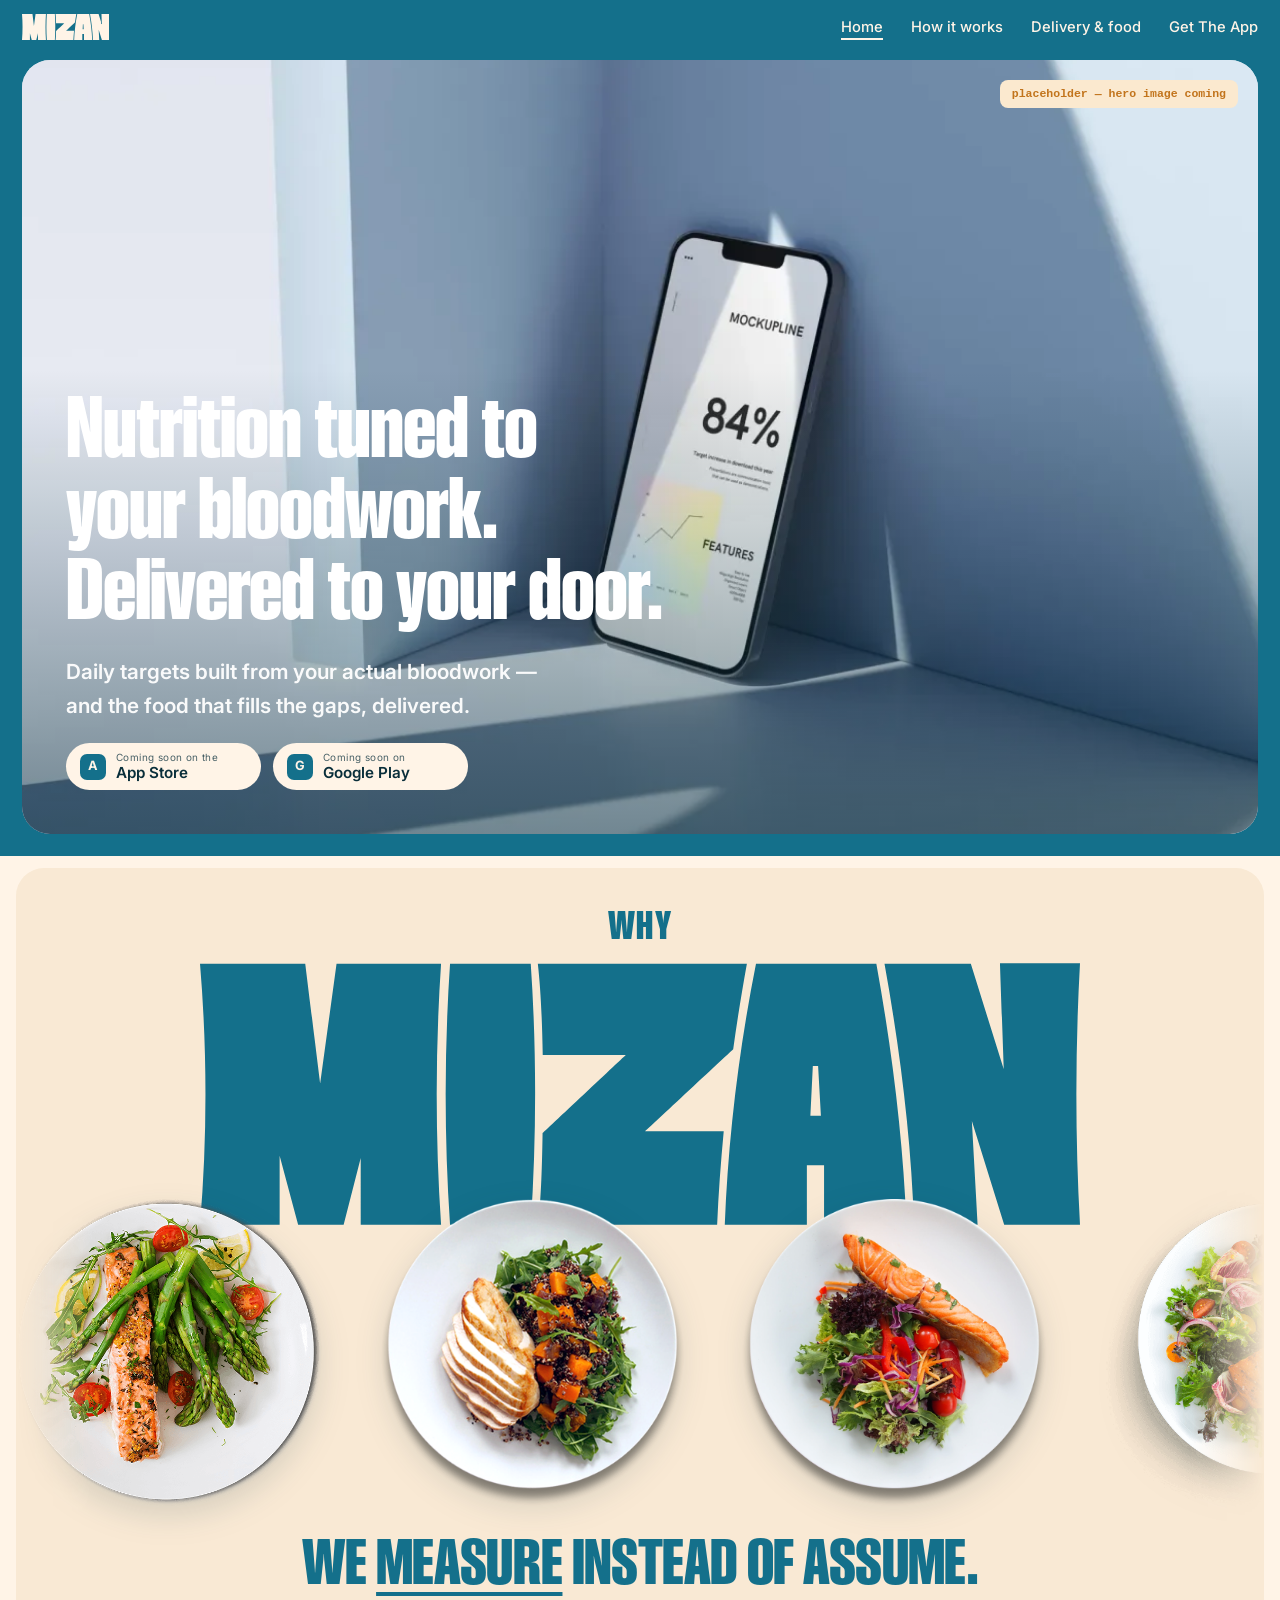
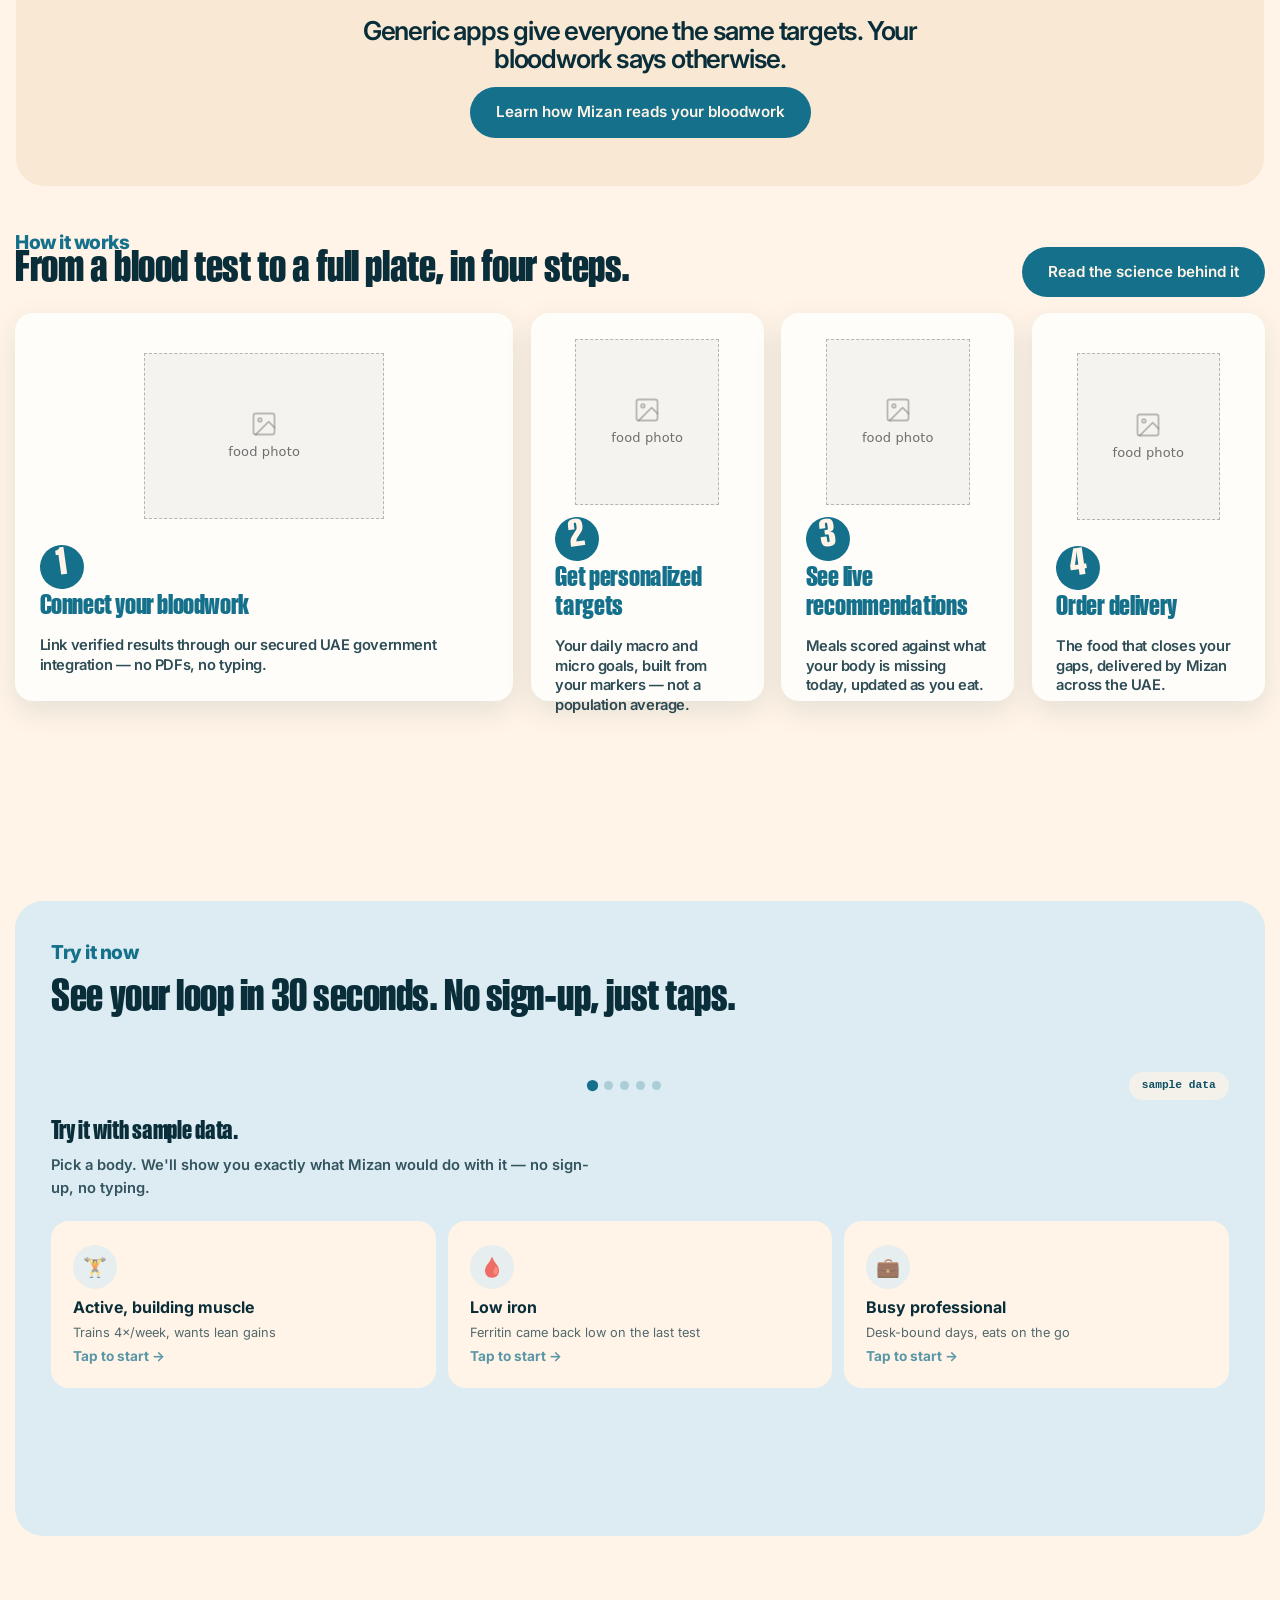
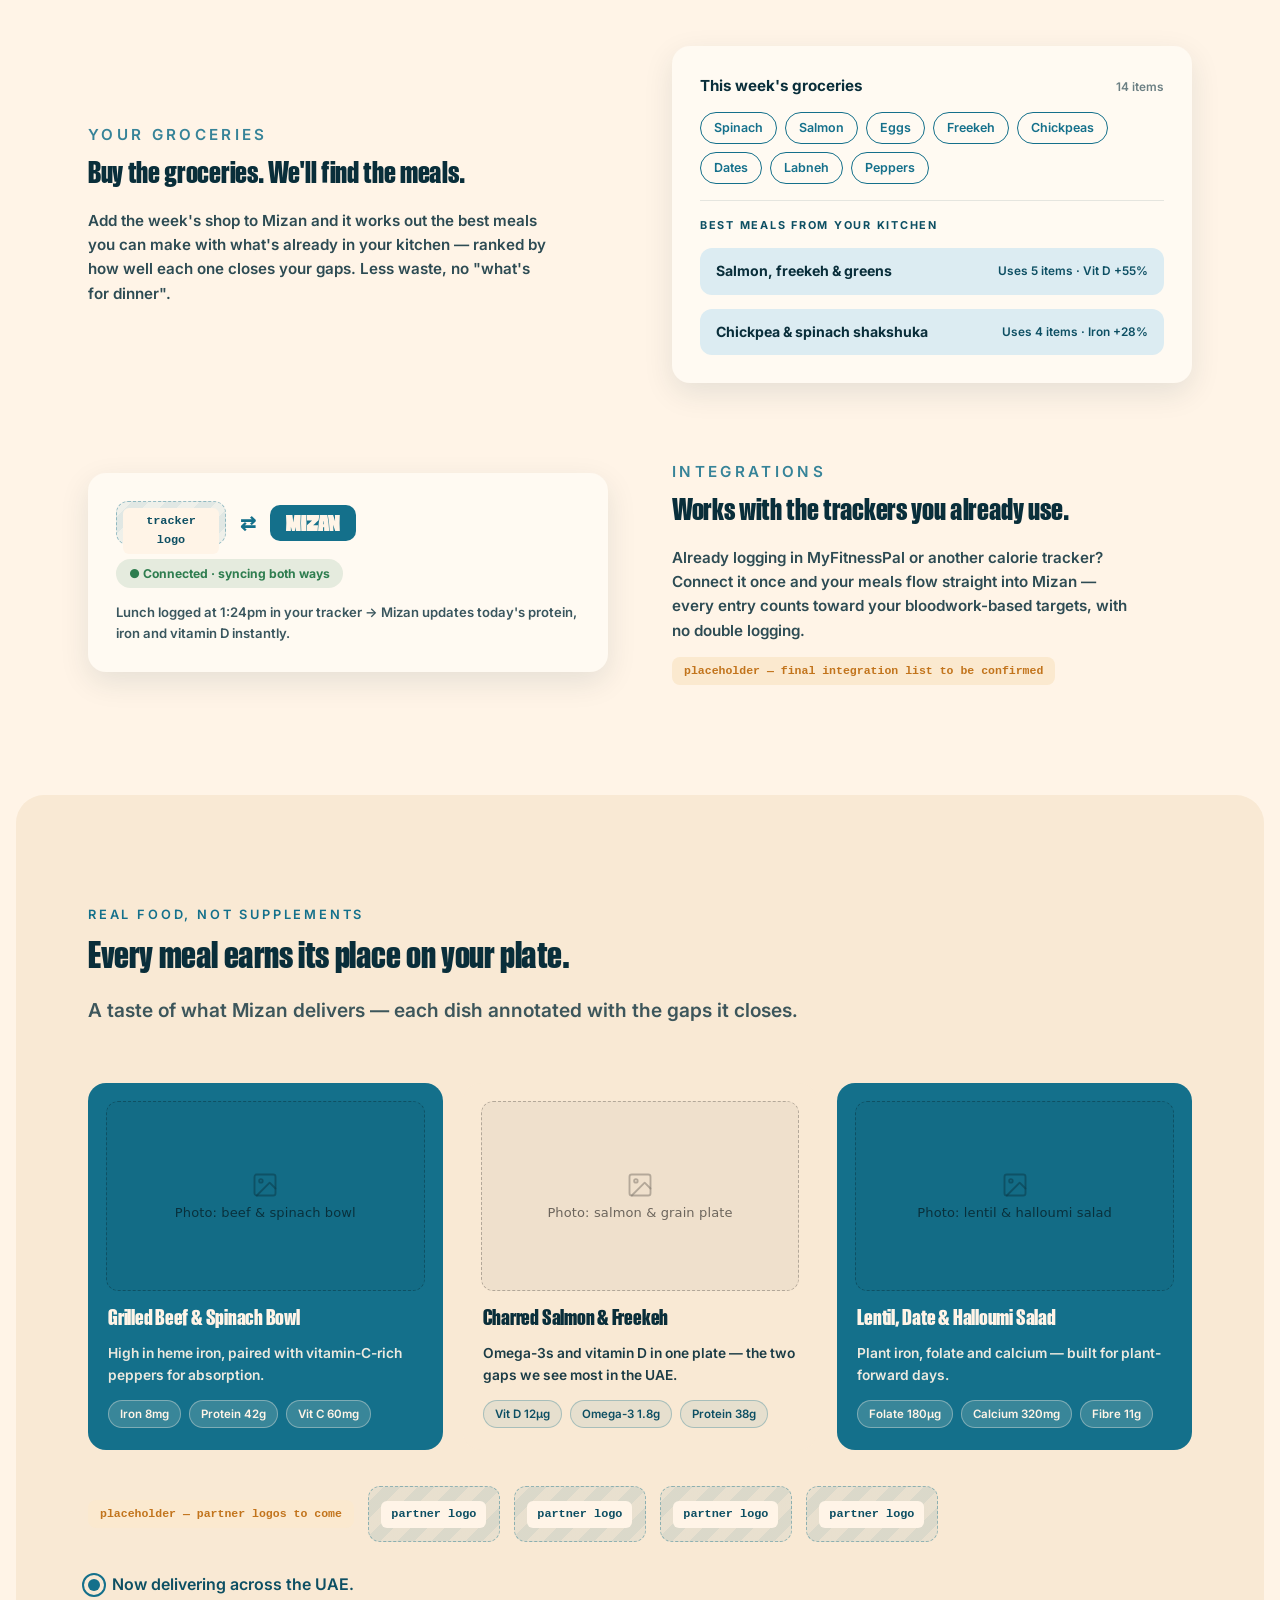
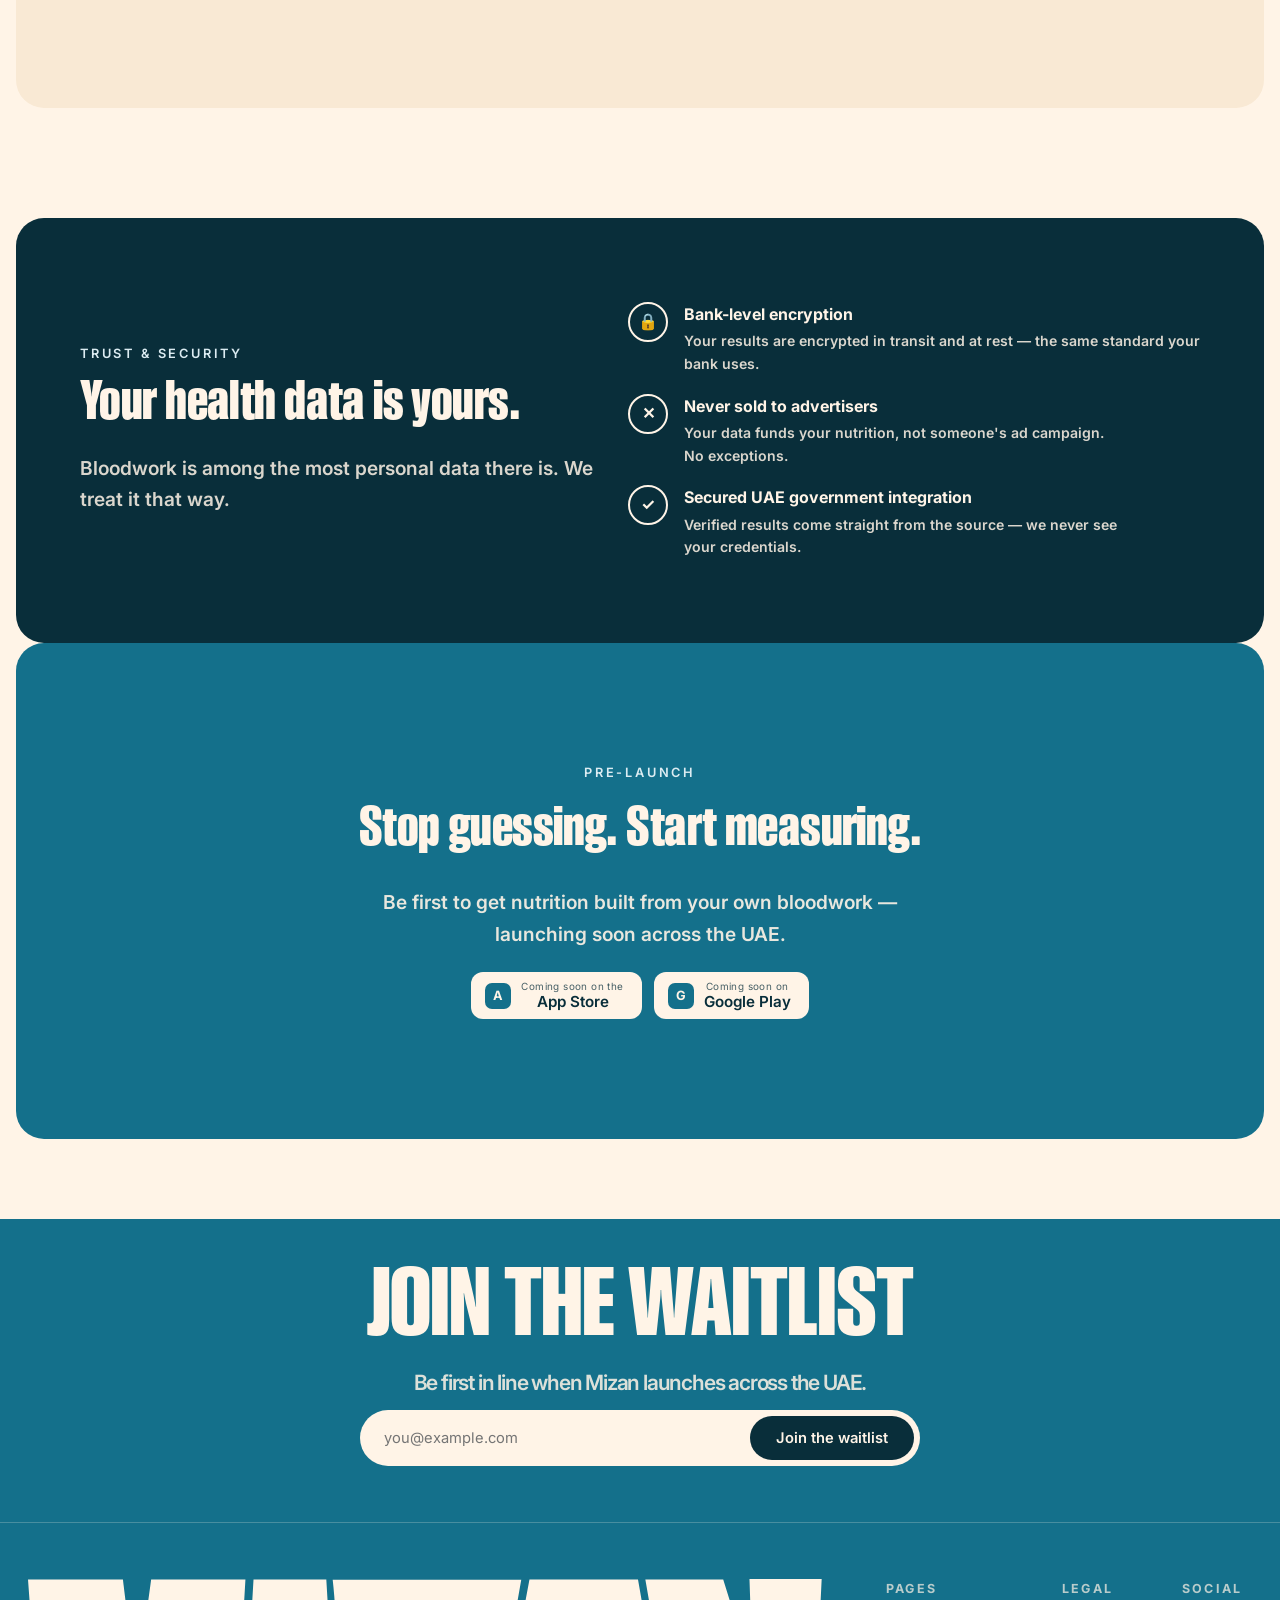
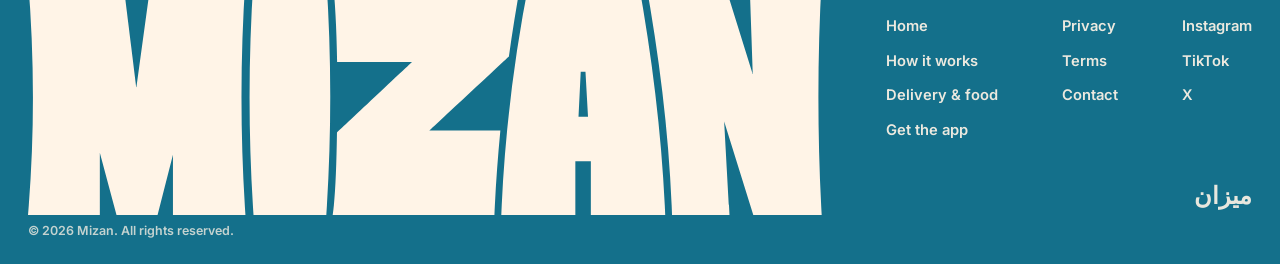
==== Home.html @ 52d439db "Add doc" ====
<!DOCTYPE html>
<html lang="en">
<head>
<meta charset="UTF-8">
<meta name="viewport" content="width=device-width, initial-scale=1.0">
<title>Mizan — Nutrition tuned to your bloodwork</title>
<link rel="preconnect" href="https://fonts.googleapis.com">
<link rel="preconnect" href="https://fonts.gstatic.com" crossorigin>
<link href="https://fonts.googleapis.com/css2?family=Inter:wght@400;500;600;700&display=swap" rel="stylesheet">
<link rel="stylesheet" href="assets/mizan.css">
<link rel="stylesheet" href="assets/demo.css">
<style>
/* ---------- Home-specific ---------- */

/* Edge-to-edge teal top: nav + hero share one background; logo/links align with the frame */
body { --page-inset: clamp(12px, 1.8vw, 22px); }
.nav { background: var(--teal); }
.nav.scrolled { box-shadow: 0 8px 24px rgba(9, 30, 40, 0.25); }
.nav-inner { max-width: none; padding-left: var(--page-inset); padding-right: var(--page-inset); }
.nav-logo { color: var(--cream); }
.nav-links a { color: var(--cream); }
.nav-links a::after { background: var(--cream); }
.nav-cta { background: var(--cream); color: var(--teal-deep); }
.nav-cta:hover { background: var(--cream-card); }
.nav-burger span { background: var(--cream); }
.nav-drawer { background: var(--teal); }
.nav-drawer a { color: var(--cream); border-bottom-color: rgba(255, 244, 231, 0.2); }

/* Hero — teal to the edges, rounded image frame inset in the middle, copy over it */
.hero-band {
  background: var(--teal);
  padding: 6px var(--page-inset) var(--page-inset);
}
.hero-frame {
  position: relative;
  border-radius: var(--rad-lg);
  overflow: hidden;
  background: var(--teal-soft);
  min-height: clamp(540px, 86vh, 840px);
  display: flex;
  align-items: flex-end;
  padding: clamp(20px, 3.5vw, 44px);
}
.hero-frame::after {
  content: "";
  position: absolute;
  inset: 0;
  background: linear-gradient(to top, rgba(9, 46, 58, 0.55), rgba(9, 46, 58, 0) 60%);
  pointer-events: none;
  z-index: 1;
}
.hero-bg { position: absolute; inset: 0; }
.hero-bg image-slot { display: block; width: 100%; height: 100%; }
.hero-bg-note { position: absolute; top: 20px; right: 20px; pointer-events: none; z-index: 2; }
.hero-copy { position: relative; z-index: 2; display: grid; gap: 12px; justify-items: start; max-width: 600px; }
.hero-copy .h-hero {
  color: #fff;
  font-size: clamp(1.8rem, 3.6vw, 2.9rem);
  line-height: 1.02;
  max-width: 21ch;
}
.hero-copy .lede { max-width: 560px; font-size: clamp(1.05rem, 2vw, 1.3rem); opacity: 0.95; color: #fff; }
.hero-ctas { display: grid; gap: 10px; justify-items: start; margin-top: 8px; }

/* Why band — Plately-style: WHY + big logo centered, plate marquee overlapping, copy below */
.why-band { overflow: hidden; padding-top: clamp(24px, 3.5vw, 44px); padding-bottom: clamp(40px, 6vw, 72px); }
.why-mast { display: grid; justify-items: center; gap: clamp(6px, 1.2vw, 14px); padding: 0 24px; text-align: center; }
.why-mast .why-word {
  font-family: var(--display);
  font-weight: 700;
  color: var(--teal);
  font-size: clamp(1.5rem, 3.2vw, 2.6rem);
  line-height: 1;
  letter-spacing: 0.32em;
  text-transform: uppercase;
  margin: 0;
}
.why-mast .why-logo { display: block; color: var(--teal); }
.why-mast .why-logo svg { display: block; width: min(880px, 78vw); height: auto; }

.plate-marquee {
  position: relative;
  z-index: 2;
  margin-top: calc(clamp(42px, 4vw, 56px) * -1);
  padding: 24px 0 48px;
  -webkit-mask-image: linear-gradient(to right, transparent, #000 6%, #000 94%, transparent);
  mask-image: linear-gradient(to right, transparent, #000 6%, #000 94%, transparent);
}
.plate-track { display: flex; width: max-content; }
.plate-track img {
  height: clamp(170px, 24vw, 320px);
  width: auto;
  flex: none;
  margin-right: clamp(28px, 4.5vw, 64px);
  filter: drop-shadow(0 12px 16px rgba(9, 46, 58, 0.15));
}
@media (prefers-reduced-motion: no-preference) {
  .plate-track { animation: plates-scroll 55s linear infinite; }
  @keyframes plates-scroll { to { transform: translateX(-50%); } }
}

.why-below {
  display: grid;
  justify-items: center;
  gap: 16px;
  text-align: center;
  padding: 0 24px;
  margin-top: clamp(12px, 2.5vw, 24px);
}
.why-below .why-display { color: var(--teal); font-size: clamp(1.7rem, 3.6vw, 2.6rem); line-height: 1.02; max-width: 18ch; }
.why-below .lede { max-width: 560px; }

/* Steps */
.steps-bleed { padding: 0 clamp(12px, 1.2vw, 22px); }
.steps { display: grid; gap: clamp(14px, 1.4vw, 22px); }
@media (min-width: 760px) { .steps { grid-template-columns: repeat(4, 1fr); } }
.step {
  background: #fffdf9;
  border-radius: var(--rad-md);
  padding: clamp(24px, 2vw, 36px) clamp(22px, 1.9vw, 34px) clamp(28px, 2.3vw, 40px);
  min-height: clamp(380px, 30vw, 520px);
  display: grid;
  grid-template-rows: 1fr auto auto auto;
  gap: 12px;
  justify-items: start;
  text-align: left;
  position: relative;
  box-shadow: var(--shadow-card);
  transition: transform 0.25s ease;
}
.step:hover { transform: translateY(-4px); }
.step-art {
  place-self: center;
  width: min(78%, 240px);
  height: clamp(160px, 13vw, 230px);
  display: block;
}
.step-tag {
  width: clamp(44px, 3.2vw, 56px);
  height: clamp(44px, 3.2vw, 56px);
  border-radius: 50%;
  background: var(--teal);
  color: var(--cream);
  display: grid;
  place-items: center;
  font-family: var(--display);
  font-weight: 700;
  font-size: clamp(2.4rem, 3.1vw, 3.1rem);
  line-height: 0;
  rotate: -8deg;
  margin-bottom: -7px;
}
.step h3 {
  font-family: var(--display);
  font-weight: 700;
  font-size: clamp(1.8rem, 2.3vw, 2.625rem);
  line-height: 1;
  color: var(--teal);
}
.step p { font-size: clamp(0.92rem, 1vw, 1.05rem); opacity: 0.85; line-height: 1.35; letter-spacing: -0.4px; }

/* Delivery showcase */
.partners { display: flex; flex-wrap: wrap; gap: 14px; align-items: center; margin-top: 36px; }
.partners .ph { width: 132px; height: 56px; padding: 8px; }
.coverage-line { display: flex; align-items: center; gap: 12px; margin-top: 30px; font-weight: 600; color: var(--teal-deep); }
.coverage-line .pulse-dot { width: 12px; height: 12px; border-radius: 50%; background: var(--teal); position: relative; flex: none; }
@media (prefers-reduced-motion: no-preference) {
  .coverage-line .pulse-dot::after {
    content: ""; position: absolute; inset: -6px; border-radius: 50%;
    border: 2px solid var(--teal); animation: pulse 2s ease-out infinite;
  }
  @keyframes pulse { from { transform: scale(0.5); opacity: 1; } to { transform: scale(1.4); opacity: 0; } }
}

/* Trust band */
.trust-grid { display: grid; gap: 28px; padding: clamp(48px, 7vw, 84px) clamp(24px, 5vw, 72px); }
.trust-head { display: grid; gap: 14px; max-width: 520px; }
.trust-points { display: grid; gap: 18px; }
.trust-point { display: grid; grid-template-columns: 40px 1fr; gap: 16px; align-items: start; }
.trust-point .tp-mark {
  width: 40px; height: 40px; border-radius: 50%;
  border: 2px solid var(--cream);
  display: grid; place-items: center;
  font-weight: 700;
  flex: none;
}
.trust-point strong { display: block; font-size: 1rem; margin-bottom: 3px; }
.trust-point p { font-size: 0.88rem; opacity: 0.85; }
@media (min-width: 900px) {
  .trust-grid { grid-template-columns: 1fr 1.1fr; align-items: center; }
}

/* Feature rows — groceries + integrations */
.feat-row { display: grid; gap: 28px; align-items: center; }
.feat-row + .feat-row { margin-top: clamp(40px, 6vw, 80px); }
@media (min-width: 900px) {
  .feat-row { grid-template-columns: 1fr 1fr; gap: clamp(32px, 5vw, 72px); }
  .feat-row.flip .feat-art { order: -1; }
}
.feat-copy { display: grid; gap: 14px; justify-items: start; }
.feat-copy h3 { font-size: clamp(1.4rem, 3vw, 2rem); }
.feat-copy p { font-size: 0.95rem; opacity: 0.85; max-width: 460px; }
.feat-card {
  background: var(--cream-card);
  border-radius: var(--rad-md);
  box-shadow: var(--shadow-card);
  padding: clamp(20px, 3vw, 28px);
  display: grid;
  gap: 14px;
}
.feat-card .fc-head { display: flex; justify-content: space-between; align-items: baseline; gap: 12px; }
.feat-card .fc-head strong { font-size: 0.95rem; }
.feat-card .fc-head span { font-size: 0.74rem; opacity: 0.6; }
.gro-chips { display: flex; flex-wrap: wrap; gap: 8px; }
.gro-chips .chip { font-size: 0.78rem; padding: 5px 13px; }
.feat-card hr { border: none; border-top: 1.5px solid rgba(9, 46, 58, 0.1); margin: 2px 0; }
.fc-label { font-size: 0.68rem; font-weight: 700; letter-spacing: 0.16em; text-transform: uppercase; color: var(--teal-deep); }
.gro-meal {
  display: flex;
  justify-content: space-between;
  align-items: center;
  gap: 12px;
  background: var(--teal-soft);
  border-radius: var(--rad-sm);
  padding: 12px 16px;
}
.gro-meal strong { font-size: 0.88rem; }
.gro-meal span { font-size: 0.74rem; font-weight: 600; color: var(--teal-deep); white-space: nowrap; }
.sync-row { display: flex; align-items: center; gap: 14px; }
.sync-row .ph { width: 110px; height: 44px; padding: 6px; flex: none; }
.sync-row .sync-arrow { font-weight: 700; color: var(--teal); font-size: 1.2rem; flex: none; }
.sync-row .sync-mizan {
  flex: none;
  display: inline-flex;
  align-items: center;
  background: var(--teal);
  color: var(--cream);
  border-radius: 10px;
  padding: 10px 16px;
}
.sync-row .sync-mizan svg { height: 16px; width: auto; display: block; }
.sync-note { font-size: 0.82rem; opacity: 0.8; }
.sync-badge {
  display: inline-flex;
  align-items: center;
  gap: 7px;
  background: rgba(46, 125, 79, 0.12);
  color: var(--green);
  font-size: 0.76rem;
  font-weight: 700;
  border-radius: 999px;
  padding: 5px 13px;
  width: fit-content;
}

/* Pricing */
.tiers { display: grid; gap: 18px; margin-bottom: 48px; }
@media (min-width: 800px) { .tiers { grid-template-columns: repeat(3, 1fr); } }
.tier {
  background: var(--cream-card);
  border: 1.5px solid rgba(9,46,58,0.1);
  border-radius: var(--rad-md);
  padding: 30px 26px;
  display: grid;
  gap: 14px;
  align-content: start;
  position: relative;
  transition: transform 0.25s ease, box-shadow 0.25s ease;
}
.tier:hover { transform: translateY(-4px); box-shadow: var(--shadow-card); }
.tier.featured { background: var(--teal); color: var(--cream); border-color: var(--teal); box-shadow: var(--shadow-pop); }
.tier .tier-name { font-family: var(--display); font-size: 1.1rem; }
.tier .tier-price { font-family: var(--display); font-size: 2rem; }
.tier .tier-price small { font-family: var(--body); font-size: 0.8rem; font-weight: 500; opacity: 0.7; }
.tier ul { list-style: none; margin: 0; padding: 0; display: grid; gap: 9px; font-size: 0.88rem; }
.tier ul li { display: flex; gap: 10px; align-items: baseline; }
.tier ul li::before { content: "•"; color: var(--teal); font-weight: 700; }
.tier.featured ul li::before { color: var(--cream); }
.tier-flag {
  position: absolute; top: -12px; right: 20px;
  background: var(--cream-tint); color: var(--teal-deep);
  font-size: 0.68rem; font-weight: 700; letter-spacing: 0.1em; text-transform: uppercase;
  border-radius: 999px; padding: 5px 12px;
}
</style>
</head>
<body data-screen-label="Home">

<header class="nav">
  <div class="wrap nav-inner">
    <a class="nav-logo" href="Home.html" aria-label="Mizan home" data-logo></a>
    <ul class="nav-links">
      <li><a href="Home.html" aria-current="page">Home</a></li>
      <li><a href="How It Works.html">How it works</a></li>
      <li><a href="Delivery and Food.html">Delivery &amp; food</a></li>
      <li><a href="#download">Get The App</a></li>
    </ul>
    <button class="nav-burger" aria-label="Menu" aria-expanded="false"><span></span><span></span><span></span></button>
  </div>
  <nav class="nav-drawer">
    <a href="Home.html">Home</a>
    <a href="How It Works.html">How it works</a>
    <a href="Delivery and Food.html">Delivery &amp; food</a>
    <a href="#download">Get the app</a>
  </nav>
</header>

<main>

<!-- ============ HERO ============ -->
<section class="hero-band" data-screen-label="Hero">
  <div class="hero-frame">
    <div class="hero-bg">
      <image-slot id="hero-bg" fit="cover" shape="rect" placeholder="Hero background — drop your generated image here"></image-slot>
      <span class="placeholder-note hero-bg-note">placeholder — hero image coming</span>
    </div>
    <div class="hero-copy">
      <h1 class="h-hero" style="font-size: 90px; letter-spacing: -1px; line-height: 0.9; width: 613px">Nutrition tuned to your bloodwork. 
Delivered to your door.</h1>
      <p class="lede" style="width: 508px">Daily targets built from your actual bloodwork — and the food that fills the gaps, delivered.</p>
      <div class="hero-ctas">
        <div class="badges">
          <a class="badge-store on-teal" href="#download" style="border-radius: 230px; width: 195px"><span class="glyph">A</span><span><small>Coming soon on the</small><strong>App Store</strong></span></a>
          <a class="badge-store on-teal" href="#download" style="border-radius: 250px; width: 195px"><span class="glyph">G</span><span><small>Coming soon on</small><strong>Google Play</strong></span></a>
        </div>
      </div>
    </div>
  </div>
</section>

<!-- ============ THE WHY ============ -->
<section class="section band tint why-band" style="padding-left: 0; padding-right: 0; margin-top: 12px; height: 918px" data-screen-label="The why">
  <div class="why-mast rv">
    <p class="why-word" style="letter-spacing: 1.1px; height: 36px; padding: 0px">Why</p>
    <span class="why-logo" aria-label="Mizan">
      <svg xmlns="http://www.w3.org/2000/svg" viewBox="0 0 977.12 290.55" fill="currentColor" role="img" aria-hidden="true" style="height: 264px;">
        <path d="M0,.76h116.86s16.58,132.66,16.58,132.66L151.61.76h116.07c-6.48,96.6-6.48,193.19,0,289.79h-89.23s0-74.22,0-74.22l-18.95,74.22h-50.54l-20.53-76.59v76.59H0C8.09,194.16,8.09,97.56,0,.76Z"></path>
        <path d="M367.25.76h-89.62c-6.48,96.8-6.48,193.4,0,289.79h89.62c6.48-98.35,6.48-194.94,0-289.79Z"></path>
        <path d="M574.22,290.55c1.45-34.16,3.97-68.86,7.31-103.97h-87.22s97.74-91.1,97.74-91.1c4.1-29.96,9.25-61.67,15.2-94.71h-232.14c2.85,25.07,4.74,58.2,5.44,101.3h92.21s-92.38,86.91-92.38,86.91c-.65,44.16-2.17,80.85-5.27,101.58h199.11Z"></path>
        <path d="M784.49,290.55c-3.81-94.35-15.59-191.13-33.5-289.79h-133.63c-19.25,96.66-30.82,193.26-34.67,289.79h91.16v-66.12h19.09v66.12h91.55ZM677.74,169.56l2.73-55.35h5.85l3.12,55.35h-11.69Z" style="opacity: 1"></path>
        <path d="M760.04.76c17.34,96.14,29.52,192.74,32.83,289.79h70.83s-6.63-115.16-6.63-115.16l35.86,115.16h84.19C971.74,193.45,971.74,97.11,977.12,0h-88.87s4.29,118.16,4.29,118.16L855.9.76h-95.86Z"></path>
      </svg>
    </span>
  </div>
  <div class="plate-marquee rv rv-d1" aria-hidden="true">
    <div class="plate-track">
      <img src="uploads/139178-food-plate-diet-free-transparent-image-hd.png" alt="">
      <img src="uploads/139184-food-plate-healthy-free-photo.png" alt="">
      <img src="uploads/139180-food-plate-fish-download-hd.png" alt="">
      <img src="uploads/139206-food-plate-top-snack-view.png" alt="">
      <img src="uploads/139065-food-plate-fish-free-download-png-hq.png" alt="">
      <img src="uploads/139192-food-plate-top-cake-view.png" alt="">
      <img src="uploads/139178-food-plate-diet-free-transparent-image-hd.png" alt="">
      <img src="uploads/139184-food-plate-healthy-free-photo.png" alt="">
      <img src="uploads/139180-food-plate-fish-download-hd.png" alt="">
      <img src="uploads/139206-food-plate-top-snack-view.png" alt="">
      <img src="uploads/139065-food-plate-fish-free-download-png-hq.png" alt="">
      <img src="uploads/139192-food-plate-top-cake-view.png" alt="">
    </div>
  </div>
  <div class="why-below rv rv-d2" style="margin: -16px 0px 0px">
    <h2 class="why-display" style="text-transform: uppercase; font-weight: 700; white-space: nowrap; max-width: none; font-size: 66px">We <span style="text-decoration: underline; text-underline-offset: 0.12em; text-decoration-thickness: 0.06em;">measure</span> instead of assume.</h2>
    <p class="lede" style="letter-spacing: -1.2px; width: 643px; line-height: 1.05; height: 54px; padding: 0px; margin: -4px 0px 0px; font-size: 26px">Generic apps give everyone the same targets.
Your bloodwork says otherwise.</p>
    <a class="btn-ghost" href="How It Works.html">Learn how Mizan reads your bloodwork</a>
  </div>
</section>

<!-- ============ HOW IT WORKS ============ -->
<section class="section" style="padding-top: clamp(48px, 6vw, 90px); height: 715px; padding: 40px 0px 92px" data-screen-label="How it works">
  <div class="steps-bleed">
    <div class="section-head rv" style="max-width: none; margin-bottom: 16px; display: flex; justify-content: space-between; align-items: flex-end; gap: 24px; flex-wrap: wrap;">
      <div style="display: grid; gap: 10px;">
        <p class="kicker" style="font-size: 1.2rem; height: 13px; letter-spacing: -0.5px; font-weight: 800; padding: 1px 0px 0px; text-transform: none;">How it works</p>
        <h2 class="h-sect" style="font-size: clamp(2.2rem, 3.6vw, 3.4rem);">From a blood test to a full plate, in four steps.</h2>
      </div>
      <a class="btn-ghost" href="How It Works.html">Read the science behind it</a>
    </div>
  </div>
  <div class="steps-bleed">
    <div class="steps">
      <div class="step rv">
        <image-slot id="step-art-1" class="step-art" shape="rect" placeholder="food photo"></image-slot>
        <span class="step-tag">1</span>
        <h3 style="letter-spacing: -0.4px;">Connect your bloodwork</h3>
        <p style="width: 449px; height: 36px">Link verified results through our secured UAE government integration — no PDFs, no typing.</p>
      </div>
      <div class="step rv rv-d1">
        <image-slot id="step-art-2" class="step-art" shape="rect" placeholder="food photo"></image-slot>
        <span class="step-tag">2</span>
        <h3>Get personalized targets</h3>
        <p style="height: 35px">Your daily macro and micro goals, built from your markers — not a population average.</p>
      </div>
      <div class="step rv rv-d2">
        <image-slot id="step-art-3" class="step-art" shape="rect" placeholder="food photo"></image-slot>
        <span class="step-tag">3</span>
        <h3>See live recommendations</h3>
        <p style="height: 35px">Meals scored against what your body is missing today, updated as you eat.</p>
      </div>
      <div class="step rv rv-d3">
        <image-slot id="step-art-4" class="step-art" shape="rect" placeholder="food photo"></image-slot>
        <span class="step-tag">4</span>
        <h3>Order delivery</h3>
        <p style="height: 35px">The food that closes your gaps, delivered by Mizan across the UAE.</p>
      </div>
    </div>
  </div>
</section>

<!-- ============ INTERACTIVE DEMO ============ -->
<section class="section" id="demo" style="padding-top: 0;" data-screen-label="Interactive demo">
  <div class="steps-bleed">
    <div id="demo-root" class="rv"></div>
  </div>
</section>

<!-- ============ GROCERIES + INTEGRATIONS ============ -->
<section class="section" style="padding-top: 0;" data-screen-label="Groceries and integrations">
  <div class="wrap">
    <div class="feat-row">
      <div class="feat-copy rv">
        <p class="kicker">Your groceries</p>
        <h3>Buy the groceries. We'll find the meals.</h3>
        <p>Add the week's shop to Mizan and it works out the best meals you can make with what's already in your kitchen — ranked by how well each one closes your gaps. Less waste, no "what's for dinner".</p>
      </div>
      <div class="feat-art rv rv-d1">
        <div class="feat-card">
          <div class="fc-head"><strong>This week's groceries</strong><span>14 items</span></div>
          <div class="gro-chips">
            <span class="chip">Spinach</span>
            <span class="chip">Salmon</span>
            <span class="chip">Eggs</span>
            <span class="chip">Freekeh</span>
            <span class="chip">Chickpeas</span>
            <span class="chip">Dates</span>
            <span class="chip">Labneh</span>
            <span class="chip">Peppers</span>
          </div>
          <hr>
          <span class="fc-label">Best meals from your kitchen</span>
          <div class="gro-meal"><strong>Salmon, freekeh &amp; greens</strong><span>Uses 5 items · Vit D +55%</span></div>
          <div class="gro-meal"><strong>Chickpea &amp; spinach shakshuka</strong><span>Uses 4 items · Iron +28%</span></div>
        </div>
      </div>
    </div>
    <div class="feat-row flip">
      <div class="feat-copy rv">
        <p class="kicker">Integrations</p>
        <h3>Works with the trackers you already use.</h3>
        <p>Already logging in MyFitnessPal or another calorie tracker? Connect it once and your meals flow straight into Mizan — every entry counts toward your bloodwork-based targets, with no double logging.</p>
        <span class="placeholder-note">placeholder — final integration list to be confirmed</span>
      </div>
      <div class="feat-art rv rv-d1">
        <div class="feat-card">
          <div class="sync-row">
            <div class="ph"><code>tracker logo</code></div>
            <span class="sync-arrow">⇄</span>
            <span class="sync-mizan" data-logo></span>
          </div>
          <span class="sync-badge">● Connected · syncing both ways</span>
          <p class="sync-note">Lunch logged at 1:24pm in your tracker → Mizan updates today's protein, iron and vitamin D instantly.</p>
        </div>
      </div>
    </div>
  </div>
</section>

<!-- ============ DELIVERY SHOWCASE ============ -->
<section class="section band tint" style="padding-left: 0; padding-right: 0;" data-screen-label="Delivery showcase">
  <div class="wrap">
    <div class="section-head rv">
      <p class="kicker">Real food, not supplements</p>
      <h2 class="h-sect">Every meal earns its place on your plate.</h2>
      <p class="lede muted">A taste of what Mizan delivers — each dish annotated with the gaps it closes.</p>
    </div>
    <div class="grid-3">
      <article class="meal-card rv">
        <div class="meal-art"><image-slot id="home-meal-1" shape="rounded" radius="12" placeholder="Photo: beef & spinach bowl"></image-slot></div>
        <div class="meal-body">
          <h3 class="h-card">Grilled Beef &amp; Spinach Bowl</h3>
          <p>High in heme iron, paired with vitamin-C-rich peppers for absorption.</p>
          <div class="meal-tags"><span class="meal-tag">Iron 8mg</span><span class="meal-tag">Protein 42g</span><span class="meal-tag">Vit C 60mg</span></div>
        </div>
      </article>
      <article class="meal-card alt rv rv-d1">
        <div class="meal-art"><image-slot id="home-meal-2" shape="rounded" radius="12" placeholder="Photo: salmon & grain plate"></image-slot></div>
        <div class="meal-body">
          <h3 class="h-card">Charred Salmon &amp; Freekeh</h3>
          <p>Omega-3s and vitamin D in one plate — the two gaps we see most in the UAE.</p>
          <div class="meal-tags"><span class="meal-tag">Vit D 12µg</span><span class="meal-tag">Omega-3 1.8g</span><span class="meal-tag">Protein 38g</span></div>
        </div>
      </article>
      <article class="meal-card rv rv-d2">
        <div class="meal-art"><image-slot id="home-meal-3" shape="rounded" radius="12" placeholder="Photo: lentil & halloumi salad"></image-slot></div>
        <div class="meal-body">
          <h3 class="h-card">Lentil, Date &amp; Halloumi Salad</h3>
          <p>Plant iron, folate and calcium — built for plant-forward days.</p>
          <div class="meal-tags"><span class="meal-tag">Folate 180µg</span><span class="meal-tag">Calcium 320mg</span><span class="meal-tag">Fibre 11g</span></div>
        </div>
      </article>
    </div>
    <div class="partners rv">
      <span class="placeholder-note">placeholder — partner logos to come</span>
      <div class="ph"><code>partner logo</code></div>
      <div class="ph"><code>partner logo</code></div>
      <div class="ph"><code>partner logo</code></div>
      <div class="ph"><code>partner logo</code></div>
    </div>
    <div class="coverage-line rv"><span class="pulse-dot"></span>Now delivering across the UAE.</div>
  </div>
</section>

<!-- ============ TRUST & SECURITY ============ -->
<section class="section" style="padding-bottom: 0;" data-screen-label="Trust and security">
  <div class="band ink">
    <div class="trust-grid">
      <div class="trust-head rv">
        <p class="kicker" style="color: var(--teal-soft);">Trust &amp; security</p>
        <h2 class="h-band">Your health data is yours.</h2>
        <p class="lede" style="opacity: 0.85;">Bloodwork is among the most personal data there is. We treat it that way.</p>
      </div>
      <div class="trust-points">
        <div class="trust-point rv">
          <span class="tp-mark">🔒</span>
          <div><strong>Bank-level encryption</strong><p>Your results are encrypted in transit and at rest — the same standard your bank uses.</p></div>
        </div>
        <div class="trust-point rv rv-d1">
          <span class="tp-mark">✕</span>
          <div><strong>Never sold to advertisers</strong><p>Your data funds your nutrition, not someone's ad campaign. No exceptions.</p></div>
        </div>
        <div class="trust-point rv rv-d2">
          <span class="tp-mark">✓</span>
          <div><strong>Secured UAE government integration</strong><p>Verified results come straight from the source — we never see your credentials.</p></div>
        </div>
      </div>
    </div>
  </div>
</section>

<!-- ============ FINAL CTA ============ -->
<section class="band teal" id="download" data-screen-label="Download CTA">
  <div class="cta-final">
    <p class="kicker" style="color: var(--teal-soft);">Pre-launch</p>
    <h2 class="h-band" style="max-width: 720px;">Stop guessing. Start measuring.</h2>
    <p class="lede" style="opacity: 0.9; max-width: 520px;">Be first to get nutrition built from your own bloodwork — launching soon across the UAE.</p>
    <div class="badges">
      <a class="badge-store on-teal" href="#download"><span class="glyph">A</span><span><small>Coming soon on the</small><strong>App Store</strong></span></a>
      <a class="badge-store on-teal" href="#download"><span class="glyph">G</span><span><small>Coming soon on</small><strong>Google Play</strong></span></a>
    </div>
  </div>
</section>

</main>

<!-- ============ FOOTER ============ -->
<footer class="footer">
  <div class="wrap footer-waitlist">
    <div class="fw-copy">
      <h3 style="font-size: 100px; height: 94px; margin: -11px 0px 0px; width: 553px">JOIN THE WAITLIST</h3>
      <p style="letter-spacing: -1.2px; font-size: 21px; height: 24px">Be first in line when Mizan launches across the UAE.</p>
    </div>
    <form class="waitlist-form">
      <input type="email" placeholder="you@example.com" aria-label="Email" required>
      <button type="submit">Join the waitlist</button>
    </form>
  </div>
  <div class="wrap footer-main">
    <a class="footer-logo" href="Home.html" aria-label="Mizan home" data-logo></a>
    <div class="footer-right">
    <div class="footer-cols">
      <div class="footer-col">
        <h4>Pages</h4>
        <ul>
          <li><a href="Home.html">Home</a></li>
          <li><a href="How It Works.html">How it works</a></li>
          <li><a href="Delivery and Food.html">Delivery &amp; food</a></li>
          <li><a href="#download">Get the app</a></li>
        </ul>
      </div>
      <div class="footer-col">
        <h4>Legal</h4>
        <ul>
          <li><a href="#privacy">Privacy</a></li>
          <li><a href="#terms">Terms</a></li>
          <li><a href="#contact">Contact</a></li>
        </ul>
      </div>
      <div class="footer-col">
        <h4>Social</h4>
        <ul>
          <li><a href="#instagram">Instagram</a></li>
          <li><a href="#tiktok">TikTok</a></li>
          <li><a href="#x">X</a></li>
        </ul>
      </div>
    </div>
    <span class="footer-ar">ميزان</span>
    </div>
  </div>
  <div class="wrap footer-meta">
    <span style="height: 17px">© 2026 Mizan. All rights reserved.</span>
  </div>
</footer>

<script src="assets/image-slot.js"></script>
<script src="assets/shared.js"></script>
<script src="assets/demo.js"></script>
</body>
</html>
---- assets/mizan.css ----
/* ============================================================
   MIZAN — shared styles
   Adapted from the "Boldly" reference layout:
   chunky display type, cream canvas, rounded full-bleed bands,
   floating cards, giant footer wordmark — recolored to
   teal #14708b on cream #fff4e7.
   Type: Archivo Black (display) + Poppins (body).
   ============================================================ */

@font-face {
  font-family: "Smart Sans Std";
  src: url("../uploads/Smart Sans Std Light.otf") format("opentype");
  font-weight: 300;
  font-display: swap;
}
@font-face {
  font-family: "Smart Sans Std";
  src: url("../uploads/Smart Sans Std Medium.otf") format("opentype");
  font-weight: 500;
  font-display: swap;
}
@font-face {
  font-family: "Smart Sans Std";
  src: url("../uploads/Smart Sans Std Bold.otf") format("opentype");
  font-weight: 700;
  font-display: swap;
}

:root {
  --teal: #14708b;
  --teal-deep: #0d4f63;
  --teal-ink: #092e3a;
  --teal-soft: #dcecf2;
  --cream: #fff4e7;
  --cream-card: #fffaf2;
  --cream-tint: #f9e9d4;
  --amber: #c2741c;
  --amber-soft: #fbe9cf;
  --green: #2e7d4f;

  --display: "Smart Sans Std", "Arial Black", sans-serif;
  --body: "Inter", "Helvetica Neue", sans-serif;

  --rad-lg: 28px;
  --rad-md: 18px;
  --rad-sm: 12px;
  --gutter: clamp(16px, 4vw, 48px);
  --shadow-card: 0 10px 30px rgba(9, 46, 58, 0.10);
  --shadow-pop: 0 18px 50px rgba(9, 46, 58, 0.18);
}

* { box-sizing: border-box; }
html { scroll-behavior: smooth; }

body {
  margin: 0;
  background: var(--cream);
  color: var(--teal-ink);
  font-family: var(--body);
  font-size: 16px;
  font-weight: 600;
  line-height: 1.6;
  -webkit-font-smoothing: antialiased;
  overflow-x: hidden;
}

h1, h2, h3, .display {
  font-family: var(--display);
  font-weight: 700;
  line-height: 1.04;
  letter-spacing: -0.01em;
  margin: 0;
  text-wrap: balance;
}

p { margin: 0; text-wrap: pretty; }

/* Elements set in the display face stay bold even though body weight is 600 */
.step-num, .loop-num, .dl-num, .tier-name, .tier-price, .dring-pct,
.mk-arrow, .step-arrow, .faq summary::after { font-weight: 700; }
a { color: inherit; }
button { font-family: var(--body); cursor: pointer; }

.wrap { max-width: 1200px; margin: 0 auto; padding-left: var(--gutter); padding-right: var(--gutter); }

/* ---------- Type scale ---------- */
.h-hero  { font-size: clamp(2.1rem, 6.4vw, 4.6rem); }
.h-band  { font-size: clamp(1.9rem, 5.2vw, 3.6rem); }
.h-sect  { font-size: clamp(1.5rem, 4vw, 2.5rem); }
.h-card  { font-size: clamp(1.1rem, 2.6vw, 1.45rem); }
.kicker {
  font-family: var(--body);
  font-weight: 600;
  font-size: 0.8rem;
  letter-spacing: 0.22em;
  text-transform: uppercase;
  color: var(--teal);
}
.lede { font-size: clamp(1rem, 2.2vw, 1.2rem); line-height: 1.65; }
.muted { opacity: 0.78; }

/* ---------- Nav ---------- */
.nav {
  position: sticky;
  top: 0;
  z-index: 60;
  background: color-mix(in oklab, var(--cream) 88%, transparent);
  backdrop-filter: blur(12px);
  -webkit-backdrop-filter: blur(12px);
  transition: box-shadow 0.3s ease;
}
.nav.scrolled { box-shadow: 0 1px 0 rgba(9,46,58,0.08), 0 8px 24px rgba(9,46,58,0.05); }
.nav-inner {
  display: flex;
  align-items: center;
  justify-content: space-between;
  gap: 16px;
  padding-top: 14px;
  padding-bottom: 14px;
}
.nav-logo { display: inline-flex; align-items: center; color: var(--teal); text-decoration: none; }
.nav-logo svg { height: 26px; width: auto; display: block; }
.nav-links { display: none; align-items: center; gap: 28px; list-style: none; margin: 0; padding: 0; }
.nav-links a {
  text-decoration: none;
  font-weight: 500;
  font-size: 0.92rem;
  color: var(--teal-ink);
  position: relative;
}
.nav-links a::after {
  content: "";
  position: absolute;
  left: 0; right: 100%; bottom: -4px;
  height: 2px;
  background: var(--teal);
  transition: right 0.25s ease;
}
.nav-links a:hover::after, .nav-links a[aria-current="page"]::after { right: 0; }
.nav-cta {
  display: none;
  background: var(--teal);
  color: var(--cream);
  border: none;
  border-radius: 999px;
  padding: 10px 20px;
  font-weight: 600;
  font-size: 0.9rem;
  text-decoration: none;
  transition: transform 0.2s ease, background 0.2s ease;
}
.nav-cta:hover { background: var(--teal-deep); transform: translateY(-1px); }
.nav-burger {
  display: inline-flex;
  flex-direction: column;
  justify-content: center;
  gap: 5px;
  width: 44px; height: 44px;
  padding: 10px;
  background: none;
  border: none;
}
.nav-burger span { display: block; height: 2.5px; border-radius: 2px; background: var(--teal-ink); transition: transform 0.25s ease, opacity 0.25s ease; }
.nav-burger[aria-expanded="true"] span:nth-child(1) { transform: translateY(7.5px) rotate(45deg); }
.nav-burger[aria-expanded="true"] span:nth-child(2) { opacity: 0; }
.nav-burger[aria-expanded="true"] span:nth-child(3) { transform: translateY(-7.5px) rotate(-45deg); }
.nav-drawer {
  display: none;
  flex-direction: column;
  gap: 4px;
  padding: 8px var(--gutter) 20px;
}
.nav-drawer.open { display: flex; }
.nav-drawer a {
  text-decoration: none;
  font-weight: 600;
  font-size: 1.05rem;
  padding: 12px 0;
  border-bottom: 1px solid rgba(9,46,58,0.08);
}
@media (min-width: 860px) {
  .nav-links { display: flex; }
  .nav-cta { display: inline-block; }
  .nav-burger { display: none; }
  .nav-drawer { display: none !important; }
}

/* ---------- Buttons & badges ---------- */
.badges { display: flex; flex-wrap: wrap; gap: 12px; }
.badge-store {
  display: inline-flex;
  align-items: center;
  gap: 10px;
  background: var(--teal-ink);
  color: var(--cream);
  text-decoration: none;
  border-radius: 12px;
  padding: 9px 18px 9px 14px;
  line-height: 1.15;
  transition: transform 0.2s ease, box-shadow 0.2s ease;
}
.badge-store:hover { transform: translateY(-2px); box-shadow: var(--shadow-card); }
.badge-store .glyph {
  width: 26px; height: 26px;
  border-radius: 7px;
  background: var(--cream);
  color: var(--teal-ink);
  display: grid;
  place-items: center;
  font-weight: 700;
  font-size: 0.8rem;
  flex: none;
}
.badge-store small { display: block; font-size: 0.62rem; font-weight: 400; opacity: 0.75; letter-spacing: 0.04em; }
.badge-store strong { display: block; font-size: 0.95rem; font-weight: 600; }
.badge-store.on-teal { background: var(--cream); color: var(--teal-ink); }
.badge-store.on-teal .glyph { background: var(--teal); color: var(--cream); }

.btn-ghost {
  display: inline-flex;
  align-items: center;
  gap: 8px;
  background: var(--teal);
  color: var(--cream);
  border: none;
  border-radius: 999px;
  padding: 13px 26px;
  font-weight: 600;
  font-size: 0.95rem;
  text-decoration: none;
  transition: background 0.2s ease, color 0.2s ease, box-shadow 0.2s ease;
}
.btn-ghost:hover { background: var(--cream); color: var(--teal); box-shadow: inset 0 0 0 2px var(--teal); }

.btn-pill {
  display: inline-flex;
  align-items: center;
  gap: 8px;
  background: var(--cream);
  color: var(--teal-ink);
  border: none;
  border-radius: 999px;
  padding: 13px 26px;
  font-weight: 600;
  font-size: 0.95rem;
  text-decoration: none;
  transition: transform 0.2s ease, box-shadow 0.2s ease;
}
.btn-pill:hover { transform: translateY(-2px); box-shadow: var(--shadow-card); }
.btn-pill.teal { background: var(--teal); color: var(--cream); }
.btn-pill.teal:hover { background: var(--teal-deep); }

/* ---------- Section scaffolding ---------- */
.section { padding: clamp(56px, 9vw, 110px) 0; }
.section-head { max-width: 720px; display: grid; gap: 14px; margin-bottom: clamp(28px, 5vw, 56px); }

/* Full-bleed rounded band (Boldly hero pattern) */
.band {
  margin: 0 clamp(8px, 1.6vw, 16px);
  border-radius: var(--rad-lg);
  overflow: hidden;
  position: relative;
}
.band.teal { background: var(--teal); color: var(--cream); }
.band.ink { background: var(--teal-ink); color: var(--cream); }
.band.tint { background: var(--cream-tint); }

/* ---------- Scroll reveal ---------- */
@media (prefers-reduced-motion: no-preference) {
  .rv { opacity: 0; transform: translateY(26px); transition: opacity 0.7s ease, transform 0.7s cubic-bezier(0.2, 0.7, 0.2, 1); }
  .rv.in { opacity: 1; transform: none; }
  .rv-d1 { transition-delay: 0.08s; }
  .rv-d2 { transition-delay: 0.16s; }
  .rv-d3 { transition-delay: 0.24s; }
  .rv-d4 { transition-delay: 0.32s; }
}

/* ---------- Marquee ---------- */
.marquee {
  overflow: hidden;
  padding: 14px 0;
  border-top: 1.5px solid rgba(9,46,58,0.12);
  border-bottom: 1.5px solid rgba(9,46,58,0.12);
  background: var(--cream);
}
.marquee-track {
  display: flex;
  gap: 14px;
  width: max-content;
}
@media (prefers-reduced-motion: no-preference) {
  .marquee-track { animation: marquee 36s linear infinite; }
}
@keyframes marquee { to { transform: translateX(-50%); } }
.chip {
  flex: none;
  display: inline-flex;
  align-items: center;
  gap: 8px;
  border: 1.5px solid var(--teal);
  color: var(--teal);
  border-radius: 999px;
  padding: 7px 16px;
  font-weight: 600;
  font-size: 0.85rem;
  white-space: nowrap;
}
.chip .dot { width: 8px; height: 8px; border-radius: 50%; background: var(--teal); }

/* ---------- Cards ---------- */
.card {
  background: var(--cream-card);
  border-radius: var(--rad-md);
  box-shadow: var(--shadow-card);
  transition: transform 0.25s ease, box-shadow 0.25s ease;
}
.card:hover { transform: translateY(-4px); box-shadow: var(--shadow-pop); }

/* Meal card (Boldly recipe-card pattern) */
.meal-card {
  border-radius: var(--rad-md);
  overflow: hidden;
  display: flex;
  flex-direction: column;
  background: var(--teal);
  color: var(--cream);
  transition: transform 0.25s ease, box-shadow 0.25s ease;
}
.meal-card:hover { transform: translateY(-5px); box-shadow: var(--shadow-pop); }
.meal-card.alt { background: var(--cream-tint); color: var(--teal-ink); }
.meal-card .meal-art { padding: 18px 18px 0; }
.meal-card .meal-art image-slot { width: 100%; height: 190px; display: block; }
.meal-card .meal-body { padding: 18px 20px 22px; display: grid; gap: 10px; }
.meal-card .meal-body p { font-size: 0.86rem; line-height: 1.55; opacity: 0.92; }
.meal-tags { display: flex; flex-wrap: wrap; gap: 8px; margin-top: 4px; }
.meal-tag {
  font-size: 0.72rem;
  font-weight: 600;
  border-radius: 999px;
  padding: 4px 11px;
  background: rgba(255, 244, 231, 0.16);
  border: 1px solid rgba(255, 244, 231, 0.35);
}
.meal-card.alt .meal-tag { background: rgba(20, 112, 139, 0.08); border-color: rgba(20, 112, 139, 0.3); color: var(--teal-deep); }

/* ---------- Accordion ---------- */
.faq { display: grid; gap: 10px; }
.faq details {
  background: var(--cream-card);
  border: 1.5px solid rgba(9,46,58,0.1);
  border-radius: var(--rad-sm);
  padding: 0 20px;
  transition: border-color 0.2s ease;
}
.faq details[open] { border-color: var(--teal); }
.faq summary {
  list-style: none;
  cursor: pointer;
  font-weight: 600;
  font-size: 0.95rem;
  padding: 16px 0;
  display: flex;
  justify-content: space-between;
  align-items: center;
  gap: 16px;
}
.faq summary::-webkit-details-marker { display: none; }
.faq summary::after {
  content: "+";
  font-family: var(--display);
  font-size: 1.1rem;
  color: var(--teal);
  transition: transform 0.25s ease;
  flex: none;
}
.faq details[open] summary::after { transform: rotate(45deg); }
.faq .faq-a { padding: 0 0 18px; font-size: 0.9rem; opacity: 0.85; }

/* ---------- Placeholder blocks (striped) ---------- */
.ph {
  border-radius: var(--rad-sm);
  background: repeating-linear-gradient(-45deg, rgba(20,112,139,0.07) 0 12px, rgba(20,112,139,0.13) 12px 24px);
  border: 1.5px dashed rgba(20,112,139,0.4);
  display: grid;
  place-items: center;
  text-align: center;
  padding: 16px;
}
.ph code {
  font-family: ui-monospace, "SF Mono", Menlo, monospace;
  font-size: 0.74rem;
  color: var(--teal-deep);
  background: var(--cream);
  border-radius: 6px;
  padding: 4px 10px;
}

.placeholder-note {
  display: inline-flex;
  align-items: center;
  gap: 8px;
  font-family: ui-monospace, "SF Mono", Menlo, monospace;
  font-size: 0.72rem;
  color: var(--amber);
  background: var(--amber-soft);
  border-radius: 8px;
  padding: 5px 12px;
}

/* ---------- Final CTA + footer ---------- */
.cta-final { text-align: center; display: grid; justify-items: center; gap: 22px; padding: clamp(64px, 10vw, 120px) var(--gutter); }
.cta-final .badges { justify-content: center; }

.footer { background: var(--teal); color: var(--cream); margin-top: clamp(40px, 7vw, 80px); overflow: hidden; }
.footer .wrap { max-width: none; padding-left: clamp(16px, 2.2vw, 32px); padding-right: clamp(16px, 2.2vw, 32px); }
.footer-waitlist {
  display: grid;
  gap: 20px;
  justify-items: center;
  text-align: center;
  padding: clamp(36px, 5vw, 56px) 0;
  border-bottom: 1px solid rgba(255, 244, 231, 0.22);
}
.fw-copy h3 { font-size: clamp(1.3rem, 3vw, 1.9rem); }
.fw-copy p { font-size: 0.9rem; opacity: 0.85; margin-top: 8px; }
.waitlist-form {
  display: flex;
  align-items: center;
  gap: 8px;
  width: min(100%, 560px);
  background: var(--cream);
  border-radius: 999px;
  padding: 6px 6px 6px 24px;
}
.waitlist-form:focus-within { outline: 3px solid rgba(255, 244, 231, 0.45); }
.waitlist-form input {
  flex: 1 1 auto;
  min-width: 0;
  min-height: 44px;
  border: none;
  background: transparent;
  padding: 0;
  font-family: var(--body);
  font-size: 0.92rem;
  color: var(--teal-ink);
}
.waitlist-form input:focus { outline: none; }
.waitlist-form button {
  flex: none;
  min-height: 44px;
  border: none;
  border-radius: 999px;
  padding: 0 26px;
  background: var(--teal-ink);
  color: var(--cream);
  font-weight: 600;
  font-size: 0.92rem;
  transition: transform 0.2s ease;
}
.waitlist-form button:hover { transform: translateY(-2px); }
.waitlist-done { font-weight: 600; font-size: 0.95rem; }
.footer-main {
  display: grid;
  gap: clamp(32px, 5vw, 64px);
  align-items: start;
  padding: clamp(32px, 5vw, 56px) 0 0;
}
@media (min-width: 860px) {
  .footer-main { grid-template-columns: minmax(0, 1.5fr) auto; }
}
.footer-logo { color: var(--cream); display: block; min-width: 0; }
.footer-logo svg { width: 100%; height: auto; display: block; }
.footer-cols { display: flex; flex-wrap: wrap; gap: clamp(28px, 5vw, 64px); justify-content: flex-start; }
@media (min-width: 860px) { .footer-cols { justify-content: flex-end; } }
.footer-right {
  display: flex;
  flex-direction: column;
  justify-content: space-between;
  align-items: flex-start;
  align-self: stretch;
  gap: 28px;
}
@media (min-width: 860px) { .footer-right { align-items: flex-end; } }
.footer-col h4 {
  font-family: var(--body);
  font-size: 0.78rem;
  font-weight: 700;
  letter-spacing: 0.18em;
  text-transform: uppercase;
  margin: 0 0 14px;
  opacity: 0.7;
}
.footer-col ul { list-style: none; margin: 0; padding: 0; display: grid; gap: 9px; }
.footer-col a { color: var(--cream); text-decoration: none; font-size: 0.92rem; opacity: 0.92; }
.footer-col a:hover { text-decoration: underline; text-underline-offset: 3px; }
.footer-meta {
  display: flex;
  flex-wrap: wrap;
  gap: 12px 24px;
  justify-content: space-between;
  padding: 6px 0 26px;
  font-size: 0.78rem;
  opacity: 0.75;
}
.footer-ar { font-size: 1.5rem; font-weight: 600; opacity: 0.9; }

/* ---------- Utility grids ---------- */
.grid-3 { display: grid; gap: 20px; }
@media (min-width: 720px) { .grid-3 { grid-template-columns: repeat(3, 1fr); } }
.grid-2 { display: grid; gap: 20px; }
@media (min-width: 800px) { .grid-2 { grid-template-columns: repeat(2, 1fr); } }
---- assets/demo.css ----
/* MIZAN — interactive demo styles */

.demo-head { display: grid; gap: 10px; margin-bottom: 26px; }
.demo-head .h-sect { max-width: 18em; }

.demo-shell {
  background: var(--teal-soft);
  border-radius: var(--rad-lg);
  padding: clamp(18px, 3.5vw, 36px);
  display: grid;
  gap: 18px;
  position: relative;
  overflow: hidden;
}

.demo-top {
  display: flex;
  align-items: center;
  justify-content: space-between;
  gap: 12px;
}
.demo-dots { display: flex; gap: 7px; }
.demo-dots i {
  width: 9px; height: 9px;
  border-radius: 50%;
  background: rgba(20, 112, 139, 0.25);
  transition: background 0.3s ease, transform 0.3s ease;
}
.demo-dots i.on { background: var(--teal); transform: scale(1.25); }
.demo-back {
  background: none;
  border: none;
  color: var(--teal-deep);
  font-weight: 600;
  font-size: 0.85rem;
  padding: 8px 10px;
  border-radius: 8px;
  visibility: hidden;
}
.demo-back.show { visibility: visible; }
.demo-back:hover { background: rgba(20, 112, 139, 0.1); }
.demo-tag {
  font-family: ui-monospace, "SF Mono", Menlo, monospace;
  font-size: 0.7rem;
  color: var(--teal-deep);
  background: rgba(255, 244, 231, 0.7);
  border-radius: 999px;
  padding: 5px 13px;
  font-weight: 600;
}

.demo-stage { min-height: 380px; display: grid; }
.demo-step {
  grid-area: 1 / 1;
  display: grid;
  gap: 20px;
  align-content: start;
}
@media (prefers-reduced-motion: no-preference) {
  .demo-step { animation: demo-step-in 0.45s cubic-bezier(0.2, 0.7, 0.2, 1) both; }
  @keyframes demo-step-in { from { opacity: 0; transform: translateY(18px); } }
}

.demo-q { display: grid; gap: 6px; }
.demo-q h3 { font-size: clamp(1.2rem, 3vw, 1.7rem); }
.demo-q p { font-size: 0.92rem; opacity: 0.8; max-width: 540px; }

/* Step 1: profiles */
.demo-profiles { display: grid; gap: 12px; }
@media (min-width: 700px) { .demo-profiles { grid-template-columns: repeat(3, 1fr); } }
.demo-profile {
  background: var(--cream);
  border: 2px solid transparent;
  border-radius: var(--rad-md);
  padding: 22px 20px;
  text-align: left;
  display: grid;
  gap: 8px;
  font-family: var(--body);
  color: var(--teal-ink);
  transition: transform 0.2s ease, border-color 0.2s ease, box-shadow 0.2s ease;
  min-height: 44px;
}
.demo-profile:hover { transform: translateY(-3px); border-color: var(--teal); box-shadow: var(--shadow-card); }
.demo-profile .dp-emoji {
  width: 44px; height: 44px;
  border-radius: 50%;
  background: var(--teal-soft);
  display: grid;
  place-items: center;
  font-size: 1.2rem;
}
.demo-profile strong { font-size: 1rem; }
.demo-profile span { font-size: 0.8rem; opacity: 0.7; }
.demo-profile .dp-go { color: var(--teal); font-weight: 700; font-size: 0.85rem; }

/* Step 2: dashboard */
.demo-dash {
  background: var(--cream);
  border-radius: var(--rad-md);
  padding: clamp(18px, 3vw, 28px);
  display: grid;
  gap: 16px;
}
.demo-dash-head { display: flex; justify-content: space-between; align-items: baseline; gap: 12px; flex-wrap: wrap; }
.demo-dash-head strong { font-size: 1rem; }
.demo-dash-head span { font-size: 0.74rem; opacity: 0.6; }
.demo-targets { display: grid; gap: 10px; }
.demo-target {
  display: grid;
  grid-template-columns: minmax(76px, 110px) 1fr auto;
  gap: 12px;
  align-items: center;
  font-size: 0.82rem;
  font-weight: 600;
}
.demo-target .dt-bar { height: 9px; border-radius: 99px; background: rgba(20, 112, 139, 0.13); overflow: hidden; }
.demo-target .dt-bar i {
  display: block; height: 100%;
  border-radius: 99px;
  background: var(--teal);
  width: 0;
  transition: width 1.1s cubic-bezier(0.3, 0, 0.2, 1);
}
.demo-target.warn .dt-bar i { background: var(--amber); }
.demo-target .dt-val { font-size: 0.78rem; opacity: 0.85; white-space: nowrap; }
.demo-flag {
  display: inline-flex;
  align-items: center;
  gap: 7px;
  background: var(--amber-soft);
  color: var(--amber);
  font-size: 0.78rem;
  font-weight: 700;
  border-radius: 999px;
  padding: 6px 14px;
  width: fit-content;
}
@media (prefers-reduced-motion: no-preference) {
  .demo-flag { animation: flag-pop 0.5s cubic-bezier(0.3, 1.4, 0.5, 1) 1s both; }
  @keyframes flag-pop { from { opacity: 0; transform: scale(0.7); } }
  .demo-flag.f2 { animation-delay: 1.25s; }
}

/* Step 3 + 5: rings */
.demo-rings {
  background: var(--cream);
  border-radius: var(--rad-md);
  padding: clamp(18px, 3vw, 28px);
  display: grid;
  gap: 8px;
}
.demo-rings-row { display: flex; justify-content: space-around; flex-wrap: wrap; gap: 12px; }
.dring { display: grid; justify-items: center; gap: 6px; position: relative; }
.dring svg { width: clamp(86px, 14vw, 116px); height: clamp(86px, 14vw, 116px); transform: rotate(-90deg); }
.dring .track { fill: none; stroke: rgba(20, 112, 139, 0.13); stroke-width: 8; }
.dring .fill {
  fill: none;
  stroke: var(--teal);
  stroke-width: 8;
  stroke-linecap: round;
  stroke-dasharray: 151;
  stroke-dashoffset: 151;
  transition: stroke-dashoffset 1.3s cubic-bezier(0.3, 0, 0.2, 1), stroke 0.5s ease;
}
.dring.warn .fill { stroke: var(--amber); }
.dring .dring-pct {
  position: absolute;
  top: clamp(30px, 5vw, 44px);
  font-family: var(--display);
  font-size: clamp(0.85rem, 2vw, 1.05rem);
  color: var(--teal-ink);
  transition: color 0.5s ease;
}
.dring label { font-size: 0.76rem; font-weight: 600; opacity: 0.75; }
.dring .dring-need { font-size: 0.68rem; color: var(--amber); font-weight: 700; }
.dring .dring-need.ok { color: var(--green); }

/* Step 4: meals */
.demo-meals { display: grid; gap: 12px; }
@media (min-width: 760px) { .demo-meals { grid-template-columns: repeat(3, 1fr); } }
.demo-meal {
  background: var(--cream);
  border: 2px solid transparent;
  border-radius: var(--rad-md);
  padding: 18px;
  text-align: left;
  display: grid;
  gap: 10px;
  align-content: start;
  font-family: var(--body);
  color: var(--teal-ink);
  transition: transform 0.2s ease, border-color 0.2s ease, box-shadow 0.2s ease;
}
.demo-meal:hover { transform: translateY(-3px); border-color: var(--teal); box-shadow: var(--shadow-card); }
.demo-meal .dm-art {
  height: 86px;
  border-radius: 10px;
  background: repeating-linear-gradient(-45deg, rgba(20,112,139,0.08) 0 10px, rgba(20,112,139,0.15) 10px 20px);
  display: grid;
  place-items: center;
}
.demo-meal .dm-art code { font-family: ui-monospace, Menlo, monospace; font-size: 0.66rem; color: var(--teal-deep); }
.demo-meal strong { font-size: 0.95rem; line-height: 1.3; }
.demo-meal .dm-why { font-size: 0.8rem; opacity: 0.8; line-height: 1.5; }
.demo-meal .dm-boost { display: flex; flex-wrap: wrap; gap: 6px; }
.demo-meal .dm-boost span {
  font-size: 0.68rem;
  font-weight: 700;
  color: var(--teal-deep);
  background: var(--teal-soft);
  border-radius: 999px;
  padding: 3px 10px;
}
.demo-meal .dm-tap { color: var(--teal); font-weight: 700; font-size: 0.82rem; }

/* Step 5: payoff */
.demo-payoff { text-align: center; display: grid; gap: 10px; justify-items: center; }
.demo-payoff .h-card { font-size: clamp(1.15rem, 3vw, 1.5rem); }
.demo-payoff p { font-size: 0.9rem; opacity: 0.8; max-width: 480px; }
.demo-cta {
  background: var(--teal);
  color: var(--cream);
  border-radius: var(--rad-md);
  padding: clamp(22px, 4vw, 32px);
  display: grid;
  gap: 14px;
  justify-items: center;
  text-align: center;
}
.demo-cta .h-card { color: var(--cream); }
.demo-cta p { font-size: 0.88rem; opacity: 0.9; max-width: 440px; }
.demo-email { display: flex; gap: 8px; flex-wrap: wrap; justify-content: center; width: 100%; max-width: 440px; }
.demo-email input {
  flex: 1 1 220px;
  min-height: 46px;
  border: none;
  border-radius: 999px;
  padding: 0 20px;
  font-family: var(--body);
  font-size: 0.9rem;
  color: var(--teal-ink);
  background: var(--cream);
}
.demo-email input:focus { outline: 3px solid rgba(255, 244, 231, 0.5); }
.demo-email button {
  min-height: 46px;
  border: none;
  border-radius: 999px;
  padding: 0 24px;
  background: var(--teal-ink);
  color: var(--cream);
  font-weight: 600;
  font-size: 0.9rem;
  transition: transform 0.2s ease;
}
.demo-email button:hover { transform: translateY(-2px); }
.demo-email-done { font-weight: 600; font-size: 0.92rem; }

.demo-next {
  justify-self: start;
  background: var(--teal);
  color: var(--cream);
  border: none;
  border-radius: 999px;
  padding: 13px 28px;
  font-weight: 600;
  font-size: 0.95rem;
  transition: transform 0.2s ease, background 0.2s ease;
  min-height: 46px;
}
.demo-next:hover { background: var(--teal-deep); transform: translateY(-2px); }
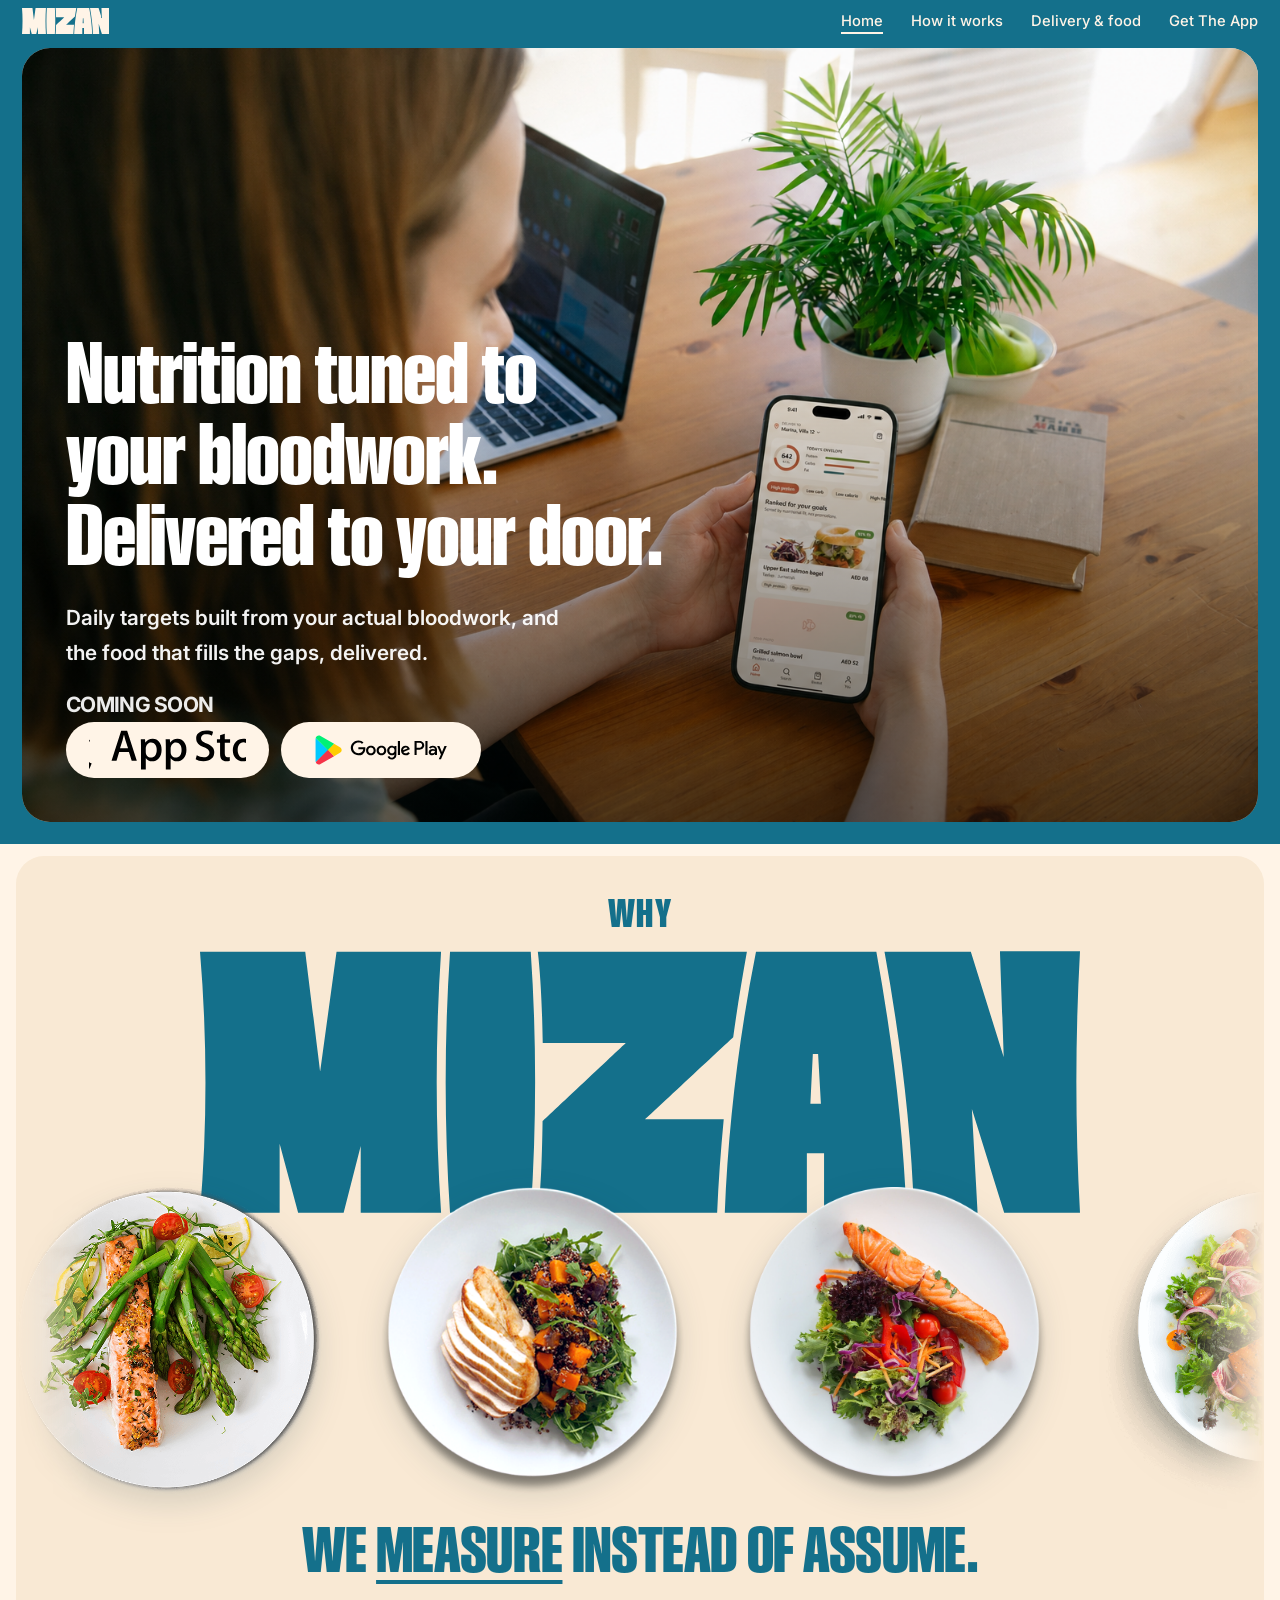
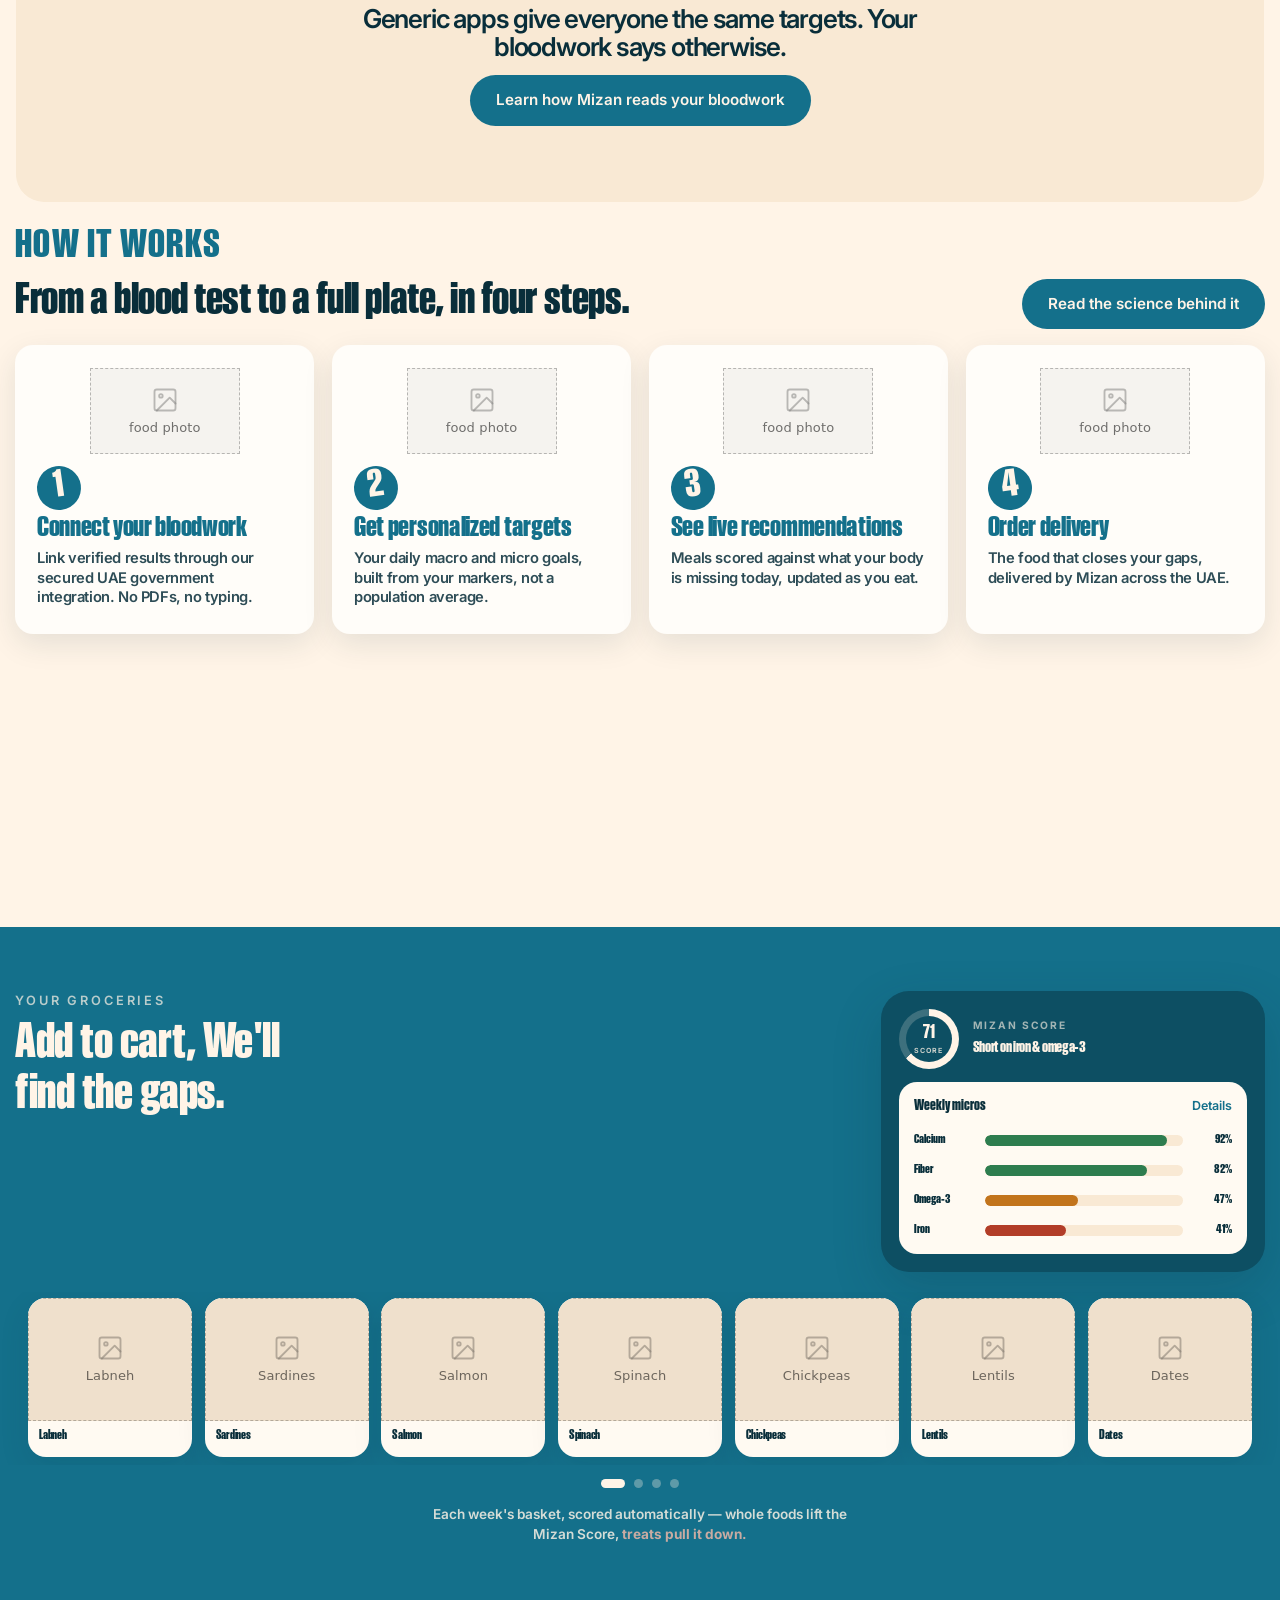
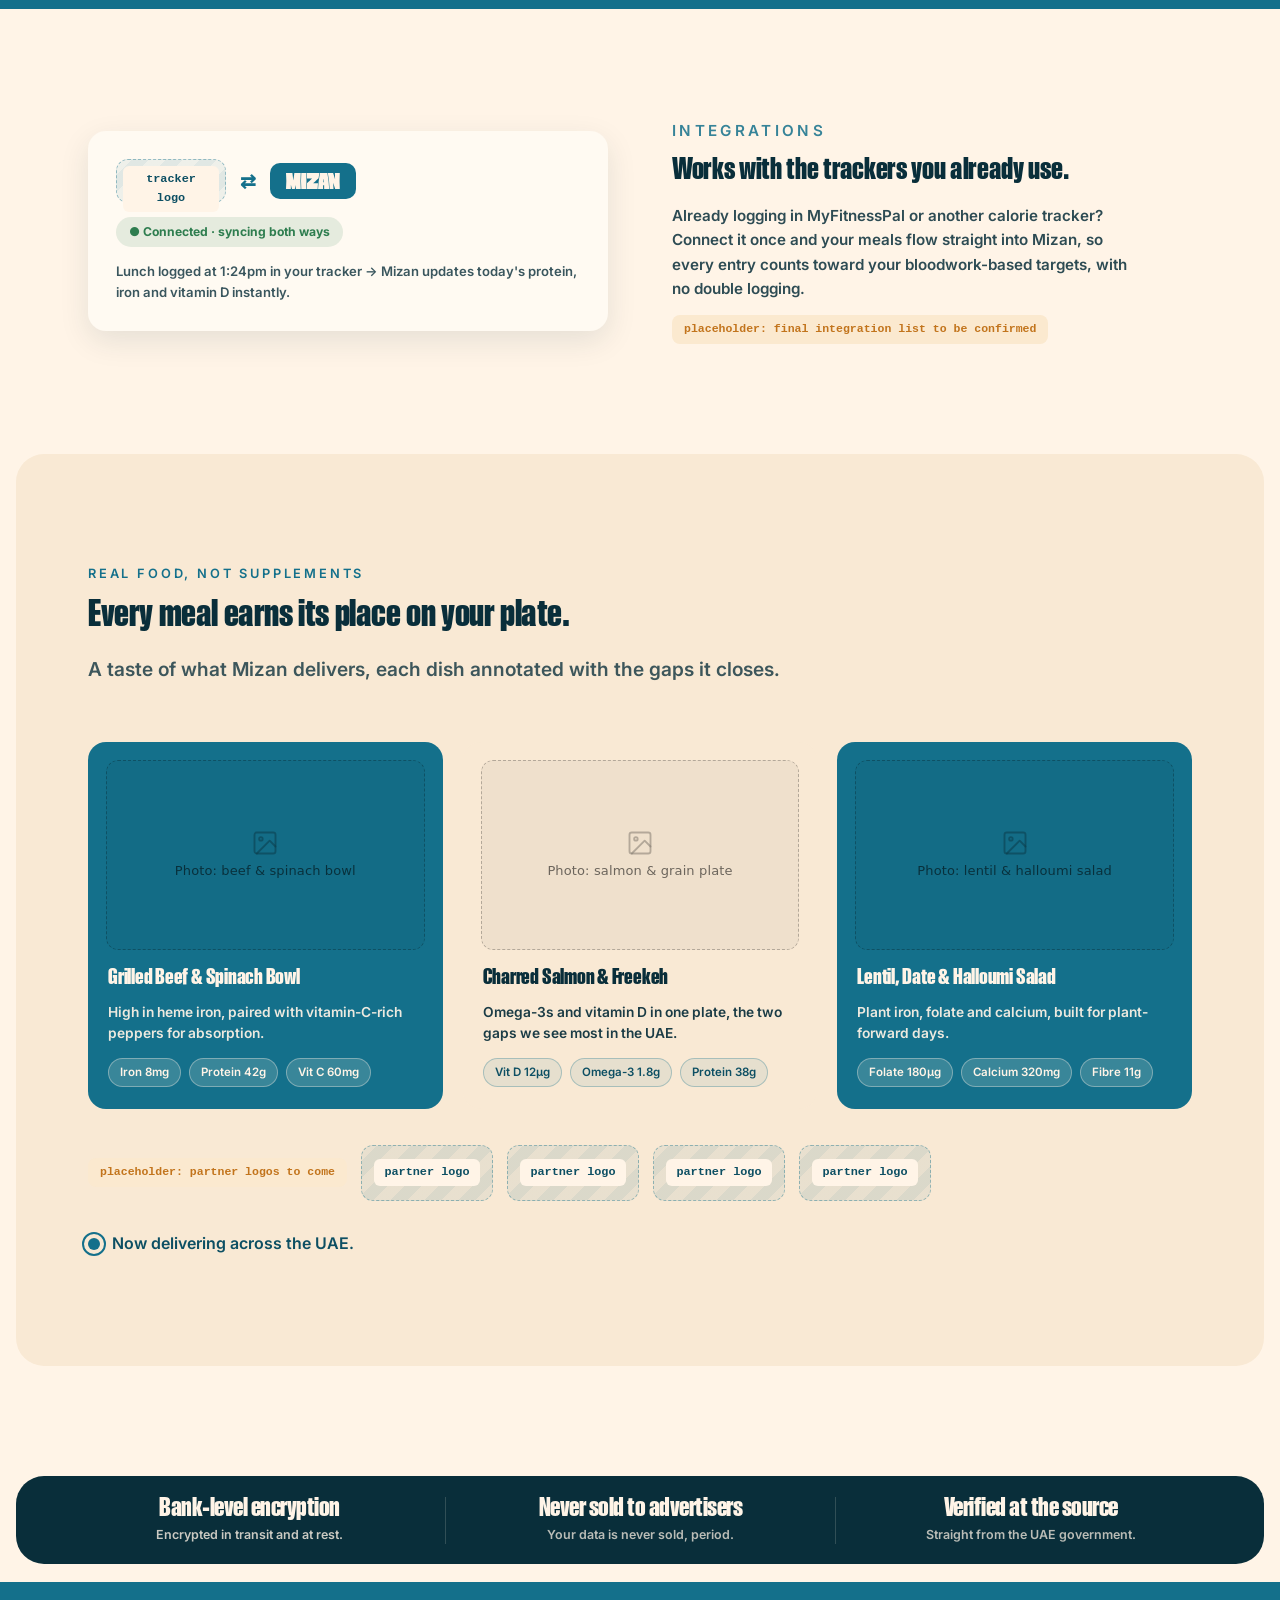
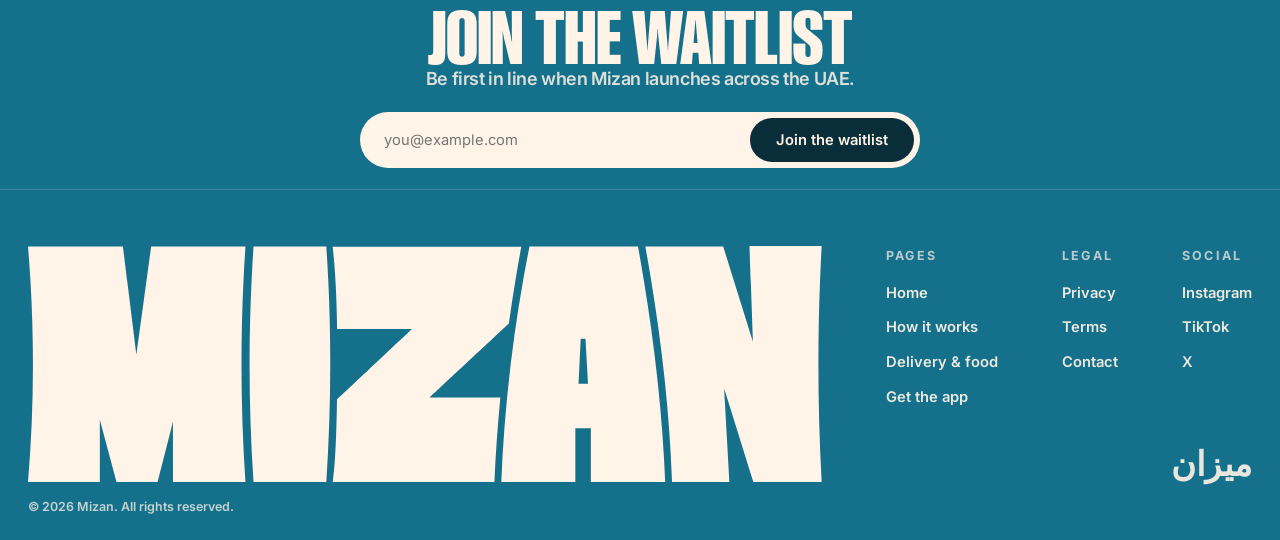
==== commit e17ed91c: "Import Mezan 17.06 website pages and public sector deck. Sync Home, How It Works, Delivery and Food," ====
--- a/Home.html
+++ b/Home.html
@@ -3,12 +3,11 @@
 <head>
 <meta charset="UTF-8">
 <meta name="viewport" content="width=device-width, initial-scale=1.0">
-<title>Mizan — Nutrition tuned to your bloodwork</title>
+<title>Mizan | Nutrition tuned to your bloodwork</title>
 <link rel="preconnect" href="https://fonts.googleapis.com">
 <link rel="preconnect" href="https://fonts.gstatic.com" crossorigin>
 <link href="https://fonts.googleapis.com/css2?family=Inter:wght@400;500;600;700&display=swap" rel="stylesheet">
 <link rel="stylesheet" href="assets/mizan.css">
-<link rel="stylesheet" href="assets/demo.css">
 <style>
 /* ---------- Home-specific ---------- */
 
@@ -45,12 +44,13 @@
   content: "";
   position: absolute;
   inset: 0;
-  background: linear-gradient(to top, rgba(9, 46, 58, 0.55), rgba(9, 46, 58, 0) 60%);
+  background: linear-gradient(to top, rgba(0, 0, 0, 0.55), rgba(0, 0, 0, 0) 60%);
   pointer-events: none;
   z-index: 1;
 }
 .hero-bg { position: absolute; inset: 0; }
 .hero-bg image-slot { display: block; width: 100%; height: 100%; }
+.hero-bg .hero-photo { display: block; width: 100%; height: 100%; object-fit: cover; object-position: center; }
 .hero-bg-note { position: absolute; top: 20px; right: 20px; pointer-events: none; z-index: 2; }
 .hero-copy { position: relative; z-index: 2; display: grid; gap: 12px; justify-items: start; max-width: 600px; }
 .hero-copy .h-hero {
@@ -61,6 +61,19 @@
 }
 .hero-copy .lede { max-width: 560px; font-size: clamp(1.05rem, 2vw, 1.3rem); opacity: 0.95; color: #fff; }
 .hero-ctas { display: grid; gap: 10px; justify-items: start; margin-top: 8px; }
+.hero-ctas .cs-label { font-size: 0.72rem; font-weight: 700; letter-spacing: 0.18em; text-transform: uppercase; color: #fff; opacity: 0.92; }
+.store-badges { display: flex; flex-wrap: wrap; gap: 12px; }
+.store-pill {
+  display: inline-flex; align-items: center; justify-content: center;
+  background: var(--cream); border-radius: 999px; padding: 12px 40px; height: 56px;
+  box-sizing: border-box; overflow: hidden;
+  transition: background 0.45s ease, box-shadow 0.45s ease;
+}
+.store-pill:hover { background: #000; box-shadow: inset 0 0 0 3px #fff; }
+.store-pill img { height: 32px; width: auto; display: block; transition: filter 0.45s ease; }
+.store-pill:hover img:not(.gp-img) { filter: invert(1); }
+.store-pill .gp-img { height: 30px; width: auto; display: block; }
+.store-pill:hover .gp-img { content: url('assets/googleplay-badge-hover.svg'); }
 
 /* Why band — Plately-style: WHY + big logo centered, plate marquee overlapping, copy below */
 .why-band { overflow: hidden; padding-top: clamp(24px, 3.5vw, 44px); padding-bottom: clamp(40px, 6vw, 72px); }
@@ -113,15 +126,13 @@
 /* Steps */
 .steps-bleed { padding: 0 clamp(12px, 1.2vw, 22px); }
 .steps { display: grid; gap: clamp(14px, 1.4vw, 22px); }
-@media (min-width: 760px) { .steps { grid-template-columns: repeat(4, 1fr); } }
+@media (min-width: 760px) { .steps { grid-template-columns: repeat(4, minmax(0, 1fr)); } }
 .step {
   background: #fffdf9;
   border-radius: var(--rad-md);
-  padding: clamp(24px, 2vw, 36px) clamp(22px, 1.9vw, 34px) clamp(28px, 2.3vw, 40px);
-  min-height: clamp(380px, 30vw, 520px);
-  display: grid;
-  grid-template-rows: 1fr auto auto auto;
-  gap: 12px;
+  padding: clamp(22px, 1.8vw, 30px) clamp(20px, 1.7vw, 30px) clamp(24px, 2vw, 32px);
+  display: flex;
+  flex-direction: column;
   justify-items: start;
   text-align: left;
   position: relative;
@@ -130,9 +141,9 @@
 }
 .step:hover { transform: translateY(-4px); }
 .step-art {
-  place-self: center;
-  width: min(78%, 240px);
-  height: clamp(160px, 13vw, 230px);
+  align-self: center;
+  width: min(64%, 150px);
+  height: clamp(86px, 6.5vw, 110px);
   display: block;
 }
 .step-tag {
@@ -141,20 +152,24 @@
   border-radius: 50%;
   background: var(--teal);
   color: var(--cream);
-  display: grid;
-  place-items: center;
+  display: flex;
+  align-items: center;
+  justify-content: center;
   font-family: var(--display);
   font-weight: 700;
   font-size: clamp(2.4rem, 3.1vw, 3.1rem);
-  line-height: 0;
+  line-height: 1;
+  padding-top: 0.06em;
+  box-sizing: border-box;
   rotate: -8deg;
-  margin-bottom: -7px;
+  margin: 12px 0 6px;
 }
 .step h3 {
   font-family: var(--display);
   font-weight: 700;
   font-size: clamp(1.8rem, 2.3vw, 2.625rem);
   line-height: 1;
+  margin: 0 0 3px;
   color: var(--teal);
 }
 .step p { font-size: clamp(0.92rem, 1vw, 1.05rem); opacity: 0.85; line-height: 1.35; letter-spacing: -0.4px; }
@@ -172,23 +187,18 @@
   @keyframes pulse { from { transform: scale(0.5); opacity: 1; } to { transform: scale(1.4); opacity: 0; } }
 }
 
-/* Trust band */
-.trust-grid { display: grid; gap: 28px; padding: clamp(48px, 7vw, 84px) clamp(24px, 5vw, 72px); }
-.trust-head { display: grid; gap: 14px; max-width: 520px; }
-.trust-points { display: grid; gap: 18px; }
-.trust-point { display: grid; grid-template-columns: 40px 1fr; gap: 16px; align-items: start; }
-.trust-point .tp-mark {
-  width: 40px; height: 40px; border-radius: 50%;
-  border: 2px solid var(--cream);
-  display: grid; place-items: center;
-  font-weight: 700;
-  flex: none;
-}
-.trust-point strong { display: block; font-size: 1rem; margin-bottom: 3px; }
-.trust-point p { font-size: 0.88rem; opacity: 0.85; }
-@media (min-width: 900px) {
-  .trust-grid { grid-template-columns: 1fr 1.1fr; align-items: center; }
-}
+/* Trust band — thin strip above footer */
+.trust-grid { display: grid; grid-template-columns: 1fr; gap: 18px; padding: clamp(14px, 1.6vw, 22px) clamp(20px, 3vw, 44px); }
+.trust-point { display: block; text-align: center; }
+.trust-point .tp-mark { display: none; }
+.trust-point strong { display: block; font-family: var(--display); font-weight: 700; font-size: clamp(1.5rem, 2.2vw, 2.15rem); letter-spacing: -0.5px; line-height: 1.05; margin-bottom: 1px; color: var(--cream); }
+.trust-point p { font-size: clamp(0.78rem, 0.95vw, 0.92rem); opacity: 0.72; line-height: 1.3; white-space: nowrap; margin: 0 auto; }
+@media (min-width: 680px) {
+  .trust-grid { grid-template-columns: repeat(3, 1fr); gap: 0; align-items: start; }
+  .trust-point { padding: 0 clamp(12px, 2vw, 32px); border-left: 1px solid rgba(255, 244, 231, 0.16); }
+  .trust-point:first-child { border-left: none; }
+}
+.footer { margin-top: clamp(12px, 1.4vw, 18px); }
 
 /* Feature rows — groceries + integrations */
 .feat-row { display: grid; gap: 28px; align-items: center; }
@@ -200,8 +210,14 @@
 .feat-copy { display: grid; gap: 14px; justify-items: start; }
 .feat-copy h3 { font-size: clamp(1.4rem, 3vw, 2rem); }
 .feat-copy p { font-size: 0.95rem; opacity: 0.85; max-width: 460px; }
+.feat-band { background: var(--teal); color: var(--cream); padding: clamp(36px, 5vw, 64px) 0; margin-top: clamp(4px, 0.8vw, 10px); }
+.feat-band .wrap { max-width: none; padding-left: clamp(12px, 1.2vw, 22px); padding-right: clamp(12px, 1.2vw, 22px); }
+.feat-band .kicker { color: var(--cream); opacity: 0.7; }
+.feat-band .feat-copy h3 { color: var(--cream); }
+.feat-band .feat-copy p { color: var(--cream); opacity: 0.85; }
 .feat-card {
   background: var(--cream-card);
+  color: var(--teal-ink);
   border-radius: var(--rad-md);
   box-shadow: var(--shadow-card);
   padding: clamp(20px, 3vw, 28px);
@@ -253,6 +269,159 @@
   width: fit-content;
 }
 
+/* Groceries — banner heading + right-to-left panning tiles */
+.gro-band { overflow: hidden; }
+.gro-head-wrap { display: grid; gap: 10px; justify-items: start; margin-bottom: clamp(26px, 4vw, 44px); }
+.gro-band .kicker { color: var(--cream); opacity: 0.7; }
+.gro-title {
+  font-family: var(--display);
+  color: var(--cream);
+  font-size: clamp(1.9rem, 4.4vw, 3.2rem);
+  line-height: 1.0;
+  letter-spacing: -0.5px;
+  max-width: 18ch;
+  margin: 0;
+}
+/* Header row + compact score chip */
+.gro-head-row { display: flex; align-items: flex-start; justify-content: space-between; gap: 18px clamp(20px, 4vw, 48px); flex-wrap: wrap; margin-bottom: clamp(12px, 1.8vw, 20px); }
+.gro-head-row .gro-head-wrap { margin: 0; }
+.gro-scorepanel {
+  background: var(--teal-deep); color: var(--cream); border-radius: var(--rad-lg);
+  padding: clamp(14px, 1.5vw, 18px); box-shadow: var(--shadow-pop);
+  display: grid; gap: 13px; width: clamp(296px, 34vw, 384px); max-width: 100%;
+}
+.gsp-top { display: flex; align-items: center; gap: 14px; }
+.mz-ring {
+  flex: none; --score: 64; width: 60px; height: 60px; border-radius: 50%;
+  background: conic-gradient(var(--cream) calc(var(--score) * 3.6deg), rgba(255, 244, 231, 0.2) 0);
+  display: grid; place-items: center; position: relative; transition: background .5s ease;
+}
+.mz-ring::before { content: ""; position: absolute; inset: 7px; border-radius: 50%; background: var(--teal-deep); }
+.mz-ring .r-in { position: relative; text-align: center; line-height: 1; }
+.mz-ring .r-pct { font-family: var(--display); font-weight: 700; font-size: 1.22rem; }
+.mz-ring .r-lab { font-size: 0.44rem; font-weight: 700; letter-spacing: 0.16em; opacity: 0.78; margin-top: 2px; }
+.sc-meta { display: grid; gap: 2px; }
+.sc-lab { font-size: 0.64rem; font-weight: 700; letter-spacing: 0.18em; text-transform: uppercase; opacity: 0.62; }
+.sc-short { font-family: var(--display); font-weight: 700; font-size: 1.02rem; letter-spacing: -0.3px; max-width: 24ch; }
+.gro-scorepanel .micro-card { background: var(--cream-card); color: var(--teal-ink); border-radius: var(--rad-md); padding: 13px 15px; display: grid; gap: 9px; }
+.gro-scorepanel .micro-head { display: flex; align-items: baseline; justify-content: space-between; }
+.gro-scorepanel .micro-head b { font-family: var(--display); font-size: 0.98rem; }
+.gro-scorepanel .micro-head a { color: var(--teal); font-weight: 600; font-size: 0.78rem; text-decoration: none; }
+.gro-scorepanel .micro-head a:hover { text-decoration: underline; text-underline-offset: 2px; }
+.gro-scorepanel .micro-row { display: grid; grid-template-columns: 62px 1fr 40px; align-items: center; gap: 9px; }
+.gro-scorepanel .micro-row .m-name { font-family: var(--display); font-weight: 700; font-size: 0.82rem; }
+.gro-scorepanel .micro-track { height: 11px; border-radius: 999px; background: var(--cream-tint); overflow: hidden; }
+.gro-scorepanel .micro-fill { height: 100%; width: 0; border-radius: 999px; background: var(--green); transition: width .55s cubic-bezier(.4,0,.2,1), background .3s ease; }
+.gro-scorepanel .micro-fill.lv-good { background: var(--green); }
+.gro-scorepanel .micro-fill.lv-mid { background: var(--amber); }
+.gro-scorepanel .micro-fill.lv-low { background: #b23d28; }
+.gro-scorepanel .micro-row .m-pct { font-family: var(--display); font-weight: 700; text-align: right; font-size: 0.82rem; }
+
+/* Full-bleed selectable strip */
+.gro-strip-outer { position: relative; }
+.gro-strip-outer::before, .gro-strip-outer::after {
+  content: ""; position: absolute; top: 0; bottom: 0; z-index: 3;
+  width: clamp(20px, 5vw, 80px); pointer-events: none;
+}
+.gro-strip-outer::before { left: 0; background: linear-gradient(to right, var(--teal), rgba(0,0,0,0)); }
+.gro-strip-outer::after { right: 0; background: linear-gradient(to left, var(--teal), rgba(0,0,0,0)); }
+.gro-strip-outer .gro-strip { padding-left: clamp(20px, 4vw, 52px); padding-right: clamp(20px, 4vw, 52px); }
+.gro-strip-outer .gro-nav.prev { left: clamp(10px, 2.5vw, 28px); }
+.gro-strip-outer .gro-nav.next { right: clamp(10px, 2.5vw, 28px); }
+
+/* Selectable item strip */
+.gro-strip-wrap { position: relative; min-width: 0; }
+.gro-strip {
+  display: flex; gap: clamp(12px, 1.4vw, 18px);
+  overflow-x: auto; scroll-behavior: smooth; scroll-snap-type: x proximity;
+  padding: 6px 2px 16px; -webkit-overflow-scrolling: touch; scrollbar-width: none;
+}
+.gro-strip::-webkit-scrollbar { display: none; }
+.gro-item {
+  flex: none; width: clamp(148px, 15vw, 184px); scroll-snap-align: start;
+  background: var(--cream-card); border-radius: var(--rad-md); box-shadow: var(--shadow-card);
+  overflow: hidden; cursor: pointer; border: 2.5px solid transparent;
+  display: flex; flex-direction: column; padding: 0; text-align: left;
+  font: inherit; color: inherit; position: relative;
+  transition: transform .2s ease, border-color .2s ease, box-shadow .2s ease;
+}
+.gro-item:hover { transform: translateY(-3px); box-shadow: var(--shadow-pop); }
+.gro-item-img { position: relative; aspect-ratio: 4 / 3; background: var(--cream-tint); }
+.gro-item-img image-slot { display: block; width: 100%; height: 100%; pointer-events: none; }
+.gro-item-name {
+  font-family: var(--display); font-weight: 700; color: var(--teal-ink);
+  font-size: clamp(1.02rem, 1.4vw, 1.28rem); letter-spacing: -0.4px;
+  padding: 12px 14px; display: flex; align-items: center; gap: 8px; justify-content: space-between;
+}
+.gro-item .tag-bad {
+  font-family: var(--body); font-size: 0.6rem; font-weight: 700; letter-spacing: 0.09em;
+  text-transform: uppercase; color: #b23d28; background: rgba(178, 61, 40, 0.13);
+  border-radius: 999px; padding: 3px 8px; flex: none;
+}
+.gro-item .check {
+  position: absolute; top: 10px; left: 10px; z-index: 2; width: 30px; height: 30px;
+  border-radius: 50%; background: rgba(255, 244, 231, 0.9); border: 2px solid var(--teal);
+  display: grid; place-items: center; color: var(--teal);
+  opacity: 0; transform: scale(0.5); transition: opacity .18s ease, transform .18s ease;
+}
+.gro-item .check svg { width: 16px; height: 16px; }
+.gro-item.selected { border-color: var(--teal); }
+.gro-item.selected .check { opacity: 1; transform: scale(1); background: var(--teal); color: var(--cream); }
+.gro-item.bad.selected { border-color: #b23d28; }
+.gro-item.bad.selected .check { background: #b23d28; border-color: #b23d28; }
+
+/* Web scroll buttons (hidden on touch, swipe used instead) */
+.gro-nav {
+  position: absolute; top: calc(50% - 14px); transform: translateY(-50%); z-index: 4;
+  width: 48px; height: 48px; border-radius: 50%; background: var(--cream); color: var(--teal-deep);
+  border: none; cursor: pointer; display: none; align-items: center; justify-content: center;
+  box-shadow: var(--shadow-pop); font-size: 1.6rem; line-height: 1; padding-bottom: 4px;
+  transition: transform .18s ease, background .18s ease, opacity .18s ease;
+}
+.gro-nav:hover { background: var(--cream-card); transform: translateY(-50%) scale(1.08); }
+.gro-nav.prev { left: -12px; }
+.gro-nav.next { right: -12px; }
+.gro-nav[disabled] { opacity: 0; pointer-events: none; }
+@media (hover: hover) and (pointer: fine) { .gro-nav { display: flex; } }
+
+.gro-hint { font-size: 0.85rem; line-height: 1.5; opacity: 0.82; margin: clamp(14px, 1.6vw, 18px) 0 0; color: var(--cream); }
+.gro-hint strong { color: #f0b8a8; font-weight: 700; }
+
+/* Auto-advancing grocery-list carousel */
+.gro-scorepanel { transition: opacity .3s ease; }
+.gro-scorepanel.updating { opacity: 0.5; }
+.gro-carousel { position: relative; overflow: hidden; }
+.gro-clists { display: flex; transition: transform .7s cubic-bezier(.4, 0, .2, 1); will-change: transform; }
+.gro-clist {
+  flex: none; width: 100%; display: flex; gap: clamp(8px, 1vw, 14px);
+  overflow-x: auto; scrollbar-width: none; -webkit-overflow-scrolling: touch;
+  padding: 6px clamp(16px, 2.2vw, 32px) 8px;
+}
+.gro-clist::-webkit-scrollbar { display: none; }
+.gro-citem {
+  flex: 1 1 0; min-width: clamp(106px, 12vw, 150px);
+  background: var(--cream-card); border-radius: var(--rad-md); box-shadow: var(--shadow-card);
+  overflow: hidden; display: flex; flex-direction: column;
+}
+.gro-citem .gro-item-img { position: relative; aspect-ratio: 4 / 3; background: var(--cream-tint); }
+.gro-citem .gro-item-img image-slot { display: block; width: 100%; height: 100%; pointer-events: none; }
+.gro-citem .gro-item-name {
+  font-family: var(--display); font-weight: 700; color: var(--teal-ink);
+  font-size: clamp(0.78rem, 1.05vw, 1.02rem); letter-spacing: -0.3px;
+  padding: 9px 11px; display: flex; align-items: center; gap: 6px; justify-content: space-between; line-height: 1.1;
+}
+.gro-citem .tag-bad {
+  font-family: var(--body); font-size: 0.54rem; font-weight: 700; letter-spacing: 0.08em;
+  text-transform: uppercase; color: #b23d28; background: rgba(178, 61, 40, 0.13);
+  border-radius: 999px; padding: 2px 6px; flex: none;
+}
+.gro-citem.bad { border: 2px solid rgba(178, 61, 40, 0.5); }
+.gro-foot { display: grid; gap: clamp(12px, 1.4vw, 16px); justify-items: center; text-align: center; margin-top: clamp(10px, 1.2vw, 14px); }
+.gro-dots { display: flex; gap: 9px; justify-content: center; }
+.gro-dot { width: 9px; height: 9px; border-radius: 999px; background: rgba(255, 244, 231, 0.32); border: none; cursor: pointer; padding: 0; transition: background .25s ease, width .25s ease; }
+.gro-dot.active { background: var(--cream); width: 24px; }
+.gro-foot .gro-hint { margin: 0; max-width: 46ch; }
+
 /* Pricing */
 .tiers { display: grid; gap: 18px; margin-bottom: 48px; }
 @media (min-width: 800px) { .tiers { grid-template-columns: repeat(3, 1fr); } }
@@ -282,6 +451,129 @@
   font-size: 0.68rem; font-weight: 700; letter-spacing: 0.1em; text-transform: uppercase;
   border-radius: 999px; padding: 5px 12px;
 }
+
+/* ---------- Mobile: hero centered + smaller so more photo shows ---------- */
+@media (max-width: 640px) {
+  .hero-frame {
+    min-height: clamp(460px, 78vh, 620px);
+    align-items: flex-end;
+    justify-content: center;
+    padding: clamp(20px, 6vw, 32px) clamp(20px, 6vw, 32px) clamp(8px, 2.2vw, 14px);
+  }
+  .hero-copy {
+    justify-items: center;
+    text-align: center;
+    max-width: 100%;
+    gap: 10px;
+  }
+  .hero-copy .h-hero {
+    font-size: clamp(2.4rem, 9.6vw, 3.4rem) !important;
+    width: auto !important;
+    max-width: 28ch;
+    line-height: 0.98 !important;
+  }
+  .hero-copy .lede {
+    font-size: clamp(0.82rem, 3.4vw, 0.95rem) !important;
+    width: auto !important;
+    max-width: 48ch;
+    line-height: 1.25 !important;
+  }
+  .hero-ctas { justify-items: center; margin-bottom: 18px; }
+  /* keep CTA labels on one line; shrink the text instead of wrapping */
+  .btn-ghost {
+    white-space: nowrap;
+    font-size: clamp(0.72rem, 3.4vw, 0.95rem);
+    padding-left: clamp(16px, 4.6vw, 26px);
+    padding-right: clamp(16px, 4.6vw, 26px);
+    max-width: 100%;
+  }
+  .store-badges {
+    justify-content: center;
+    flex-wrap: nowrap;
+    gap: clamp(8px, 2.4vw, 12px);
+  }
+  .store-pill {
+    width: auto !important;
+    flex: 1 1 0;
+    min-width: 0;
+    max-width: 168px;
+    height: clamp(38px, 9.5vw, 44px);
+    padding: 0 clamp(10px, 3vw, 18px);
+  }
+  /* show the whole App Store badge (no crop) so it scales with the box */
+  .store-pill img:not(.gp-img) {
+    object-fit: contain !important;
+    width: auto !important;
+    height: clamp(23px, 6.2vw, 29px) !important;
+  }
+  .store-pill .gp-img {
+    height: clamp(17px, 4.8vw, 23px);
+  }
+  .hero-bg .hero-photo { object-position: top center; }
+  /* MIZAN logo: scale height with width on mobile so it sits tight under WHY */
+  .why-mast .why-logo svg { height: auto !important; }
+  /* "We measure instead of guessing" — wrap + shrink instead of cropping */
+  .why-below .why-display {
+    white-space: normal !important;
+    font-size: clamp(2rem, 9vw, 2.9rem) !important;
+    max-width: 16ch !important;
+  }
+  .why-below .lede {
+    width: auto !important;
+    max-width: 32ch !important;
+    height: auto !important;
+    font-size: clamp(1rem, 4.2vw, 1.2rem) !important;
+  }
+  /* drop the fixed desktop height so the band hugs its content on mobile */
+  .why-band { height: auto !important; }
+  /* center the "How it works" header stack on mobile, pulled up + uppercase kicker */
+  section[data-screen-label="How it works"] {
+    padding-top: 14px !important;
+  }
+  section[data-screen-label="How it works"] .kicker {
+    text-transform: uppercase !important;
+    letter-spacing: 0.08em !important;
+  }
+  section[data-screen-label="How it works"] .section-head {
+    flex-direction: column;
+    align-items: center !important;
+    justify-content: center;
+    text-align: center;
+  }
+  /* Steps become an auto-advancing carousel on mobile */
+  .steps-bleed.carousel { overflow: hidden; padding: 28px 20px 52px; }
+  .steps-bleed.carousel .steps {
+    display: flex !important;
+    flex-wrap: nowrap !important;
+    grid-template-columns: none !important;
+    gap: 18px !important;
+    will-change: transform;
+  }
+  .steps-bleed.carousel .steps > .step {
+    flex: 0 0 100% !important;
+    width: 100% !important;
+    box-sizing: border-box;
+    align-items: center;
+    text-align: center;
+    opacity: 1 !important;
+    transform: none !important;
+  }
+  .steps-bleed.carousel .step {
+    padding-bottom: 10px !important;
+  }
+  .steps-bleed.carousel .step-art {
+    width: min(88%, 320px) !important;
+    height: clamp(190px, 48vw, 280px) !important;
+  }
+  .steps-bleed.carousel .step h3 {
+    font-size: clamp(2.4rem, 9vw, 3.1rem) !important;
+    margin-bottom: 0 !important;
+  }
+  .steps-bleed.carousel .step p {
+    margin-top: 3px !important;
+    font-size: clamp(1rem, 4vw, 1.18rem) !important;
+  }
+}
 </style>
 </head>
 <body data-screen-label="Home">
@@ -311,17 +603,17 @@
 <section class="hero-band" data-screen-label="Hero">
   <div class="hero-frame">
     <div class="hero-bg">
-      <image-slot id="hero-bg" fit="cover" shape="rect" placeholder="Hero background — drop your generated image here"></image-slot>
-      <span class="placeholder-note hero-bg-note">placeholder — hero image coming</span>
+      <img class="hero-photo" src="assets/hero-home.png" alt="Ordering on Mizan, the feed ranked for your goals" style="object-fit: cover">
     </div>
     <div class="hero-copy">
       <h1 class="h-hero" style="font-size: 90px; letter-spacing: -1px; line-height: 0.9; width: 613px">Nutrition tuned to your bloodwork. 
 Delivered to your door.</h1>
-      <p class="lede" style="width: 508px">Daily targets built from your actual bloodwork — and the food that fills the gaps, delivered.</p>
+      <p class="lede" style="width: 508px">Daily targets built from your actual bloodwork, and the food that fills the gaps, delivered.</p>
       <div class="hero-ctas">
-        <div class="badges">
-          <a class="badge-store on-teal" href="#download" style="border-radius: 230px; width: 195px"><span class="glyph">A</span><span><small>Coming soon on the</small><strong>App Store</strong></span></a>
-          <a class="badge-store on-teal" href="#download" style="border-radius: 250px; width: 195px"><span class="glyph">G</span><span><small>Coming soon on</small><strong>Google Play</strong></span></a>
+        <span class="cs-label" style="line-height: 1.45; letter-spacing: -0.7px; font-size: 21px; height: 22px">Coming soon</span>
+        <div class="store-badges">
+          <a class="store-pill" href="#download" aria-label="Download on the App Store" style="width: 203px"><img src="assets/appstore-badge.svg" alt="Download on the App Store" style="width: 395px; object-fit: none; height: 45px"></a>
+          <a class="store-pill gp-pill" href="#download" aria-label="Get it on Google Play" style="width: 200px"><img class="gp-img" src="assets/googleplay-badge.svg" alt="Get it on Google Play"></a>
         </div>
       </div>
     </div>
@@ -329,7 +621,7 @@
 </section>
 
 <!-- ============ THE WHY ============ -->
-<section class="section band tint why-band" style="padding-left: 0; padding-right: 0; margin-top: 12px; height: 918px" data-screen-label="The why">
+<section class="section band tint why-band" style="padding-left: 0; padding-right: 0; margin-top: 12px; height: auto; padding-bottom: clamp(48px, 6vw, 88px)" data-screen-label="The why">
   <div class="why-mast rv">
     <p class="why-word" style="letter-spacing: 1.1px; height: 36px; padding: 0px">Why</p>
     <span class="why-logo" aria-label="Mizan">
@@ -371,7 +663,7 @@
   <div class="steps-bleed">
     <div class="section-head rv" style="max-width: none; margin-bottom: 16px; display: flex; justify-content: space-between; align-items: flex-end; gap: 24px; flex-wrap: wrap;">
       <div style="display: grid; gap: 10px;">
-        <p class="kicker" style="font-size: 1.2rem; height: 13px; letter-spacing: -0.5px; font-weight: 800; padding: 1px 0px 0px; text-transform: none;">How it works</p>
+        <p class="kicker" style="font-family: var(--display); font-weight: 700; color: var(--teal); font-size: clamp(1.5rem, 3.2vw, 2.6rem); line-height: 1; letter-spacing: 1.1px; text-transform: uppercase; padding: 0px; margin: -12px 0px 0px">How it works</p>
         <h2 class="h-sect" style="font-size: clamp(2.2rem, 3.6vw, 3.4rem);">From a blood test to a full plate, in four steps.</h2>
       </div>
       <a class="btn-ghost" href="How It Works.html">Read the science behind it</a>
@@ -383,72 +675,81 @@
         <image-slot id="step-art-1" class="step-art" shape="rect" placeholder="food photo"></image-slot>
         <span class="step-tag">1</span>
         <h3 style="letter-spacing: -0.4px;">Connect your bloodwork</h3>
-        <p style="width: 449px; height: 36px">Link verified results through our secured UAE government integration — no PDFs, no typing.</p>
+        <p>Link verified results through our secured UAE government integration. No PDFs, no typing.</p>
       </div>
       <div class="step rv rv-d1">
         <image-slot id="step-art-2" class="step-art" shape="rect" placeholder="food photo"></image-slot>
         <span class="step-tag">2</span>
         <h3>Get personalized targets</h3>
-        <p style="height: 35px">Your daily macro and micro goals, built from your markers — not a population average.</p>
+        <p>Your daily macro and micro goals, built from your markers, not a population average.</p>
       </div>
       <div class="step rv rv-d2">
         <image-slot id="step-art-3" class="step-art" shape="rect" placeholder="food photo"></image-slot>
         <span class="step-tag">3</span>
         <h3>See live recommendations</h3>
-        <p style="height: 35px">Meals scored against what your body is missing today, updated as you eat.</p>
+        <p>Meals scored against what your body is missing today, updated as you eat.</p>
       </div>
       <div class="step rv rv-d3">
         <image-slot id="step-art-4" class="step-art" shape="rect" placeholder="food photo"></image-slot>
         <span class="step-tag">4</span>
         <h3>Order delivery</h3>
-        <p style="height: 35px">The food that closes your gaps, delivered by Mizan across the UAE.</p>
+        <p>The food that closes your gaps, delivered by Mizan across the UAE.</p>
       </div>
     </div>
   </div>
 </section>
 
-<!-- ============ INTERACTIVE DEMO ============ -->
-<section class="section" id="demo" style="padding-top: 0;" data-screen-label="Interactive demo">
-  <div class="steps-bleed">
-    <div id="demo-root" class="rv"></div>
-  </div>
-</section>
-
-<!-- ============ GROCERIES + INTEGRATIONS ============ -->
-<section class="section" style="padding-top: 0;" data-screen-label="Groceries and integrations">
+<!-- ============ GROCERIES ============ -->
+<section class="feat-band gro-band" data-screen-label="Your groceries">
   <div class="wrap">
-    <div class="feat-row">
-      <div class="feat-copy rv">
+    <div class="gro-head-row rv">
+      <div class="gro-head-wrap">
         <p class="kicker">Your groceries</p>
-        <h3>Buy the groceries. We'll find the meals.</h3>
-        <p>Add the week's shop to Mizan and it works out the best meals you can make with what's already in your kitchen — ranked by how well each one closes your gaps. Less waste, no "what's for dinner".</p>
-      </div>
-      <div class="feat-art rv rv-d1">
-        <div class="feat-card">
-          <div class="fc-head"><strong>This week's groceries</strong><span>14 items</span></div>
-          <div class="gro-chips">
-            <span class="chip">Spinach</span>
-            <span class="chip">Salmon</span>
-            <span class="chip">Eggs</span>
-            <span class="chip">Freekeh</span>
-            <span class="chip">Chickpeas</span>
-            <span class="chip">Dates</span>
-            <span class="chip">Labneh</span>
-            <span class="chip">Peppers</span>
+        <h3 class="gro-title">Add to cart,
+We'll find the gaps.</h3>
+      </div>
+      <div class="gro-scorepanel" data-gro-ring style="--score:64">
+        <div class="gsp-top">
+          <div class="mz-ring"><div class="r-in"><div class="r-pct" data-gro-score>64</div><div class="r-lab">SCORE</div></div></div>
+          <div class="sc-meta">
+            <span class="sc-lab">Mizan Score</span>
+            <span class="sc-short" data-gro-short>Short on iron &amp; omega-3</span>
           </div>
-          <hr>
-          <span class="fc-label">Best meals from your kitchen</span>
-          <div class="gro-meal"><strong>Salmon, freekeh &amp; greens</strong><span>Uses 5 items · Vit D +55%</span></div>
-          <div class="gro-meal"><strong>Chickpea &amp; spinach shakshuka</strong><span>Uses 4 items · Iron +28%</span></div>
         </div>
-      </div>
-    </div>
+        <div class="micro-card">
+          <div class="micro-head"><b>Weekly micros</b><a href="#">Details</a></div>
+          <div class="micro-row" data-mic="calcium"><span class="m-name">Calcium</span><div class="micro-track"><div class="micro-fill"></div></div><span class="m-pct">0%</span></div>
+          <div class="micro-row" data-mic="fiber"><span class="m-name">Fiber</span><div class="micro-track"><div class="micro-fill"></div></div><span class="m-pct">0%</span></div>
+          <div class="micro-row" data-mic="omega3"><span class="m-name">Omega-3</span><div class="micro-track"><div class="micro-fill"></div></div><span class="m-pct">0%</span></div>
+          <div class="micro-row" data-mic="iron"><span class="m-name">Iron</span><div class="micro-track"><div class="micro-fill"></div></div><span class="m-pct">0%</span></div>
+        </div>
+      </div>
+    </div>
+  </div>
+  <div class="gro-carousel rv rv-d1" data-gro-carousel>
+    <div class="gro-clists">
+      <div class="gro-clist"><div class="gro-citem"><div class="gro-item-img"><image-slot id="gro-labneh" shape="rect" placeholder="Labneh"></image-slot></div><div class="gro-item-name">Labneh</div></div><div class="gro-citem"><div class="gro-item-img"><image-slot id="gro-sardines" shape="rect" placeholder="Sardines"></image-slot></div><div class="gro-item-name">Sardines</div></div><div class="gro-citem"><div class="gro-item-img"><image-slot id="gro-salmon" shape="rect" placeholder="Salmon"></image-slot></div><div class="gro-item-name">Salmon</div></div><div class="gro-citem"><div class="gro-item-img"><image-slot id="gro-spinach" shape="rect" placeholder="Spinach"></image-slot></div><div class="gro-item-name">Spinach</div></div><div class="gro-citem"><div class="gro-item-img"><image-slot id="gro-chickpeas" shape="rect" placeholder="Chickpeas"></image-slot></div><div class="gro-item-name">Chickpeas</div></div><div class="gro-citem"><div class="gro-item-img"><image-slot id="gro-lentils" shape="rect" placeholder="Lentils"></image-slot></div><div class="gro-item-name">Lentils</div></div><div class="gro-citem"><div class="gro-item-img"><image-slot id="gro-dates" shape="rect" placeholder="Dates"></image-slot></div><div class="gro-item-name">Dates</div></div></div>
+      <div class="gro-clist"><div class="gro-citem"><div class="gro-item-img"><image-slot id="gro-eggs" shape="rect" placeholder="Eggs"></image-slot></div><div class="gro-item-name">Eggs</div></div><div class="gro-citem"><div class="gro-item-img"><image-slot id="gro-avocado" shape="rect" placeholder="Avocado"></image-slot></div><div class="gro-item-name">Avocado</div></div><div class="gro-citem"><div class="gro-item-img"><image-slot id="gro-freekeh" shape="rect" placeholder="Freekeh"></image-slot></div><div class="gro-item-name">Freekeh</div></div><div class="gro-citem"><div class="gro-item-img"><image-slot id="gro-peppers" shape="rect" placeholder="Peppers"></image-slot></div><div class="gro-item-name">Peppers</div></div><div class="gro-citem"><div class="gro-item-img"><image-slot id="gro-almonds" shape="rect" placeholder="Almonds"></image-slot></div><div class="gro-item-name">Almonds</div></div><div class="gro-citem bad"><div class="gro-item-img"><image-slot id="gro-crisps" shape="rect" placeholder="Crisps"></image-slot></div><div class="gro-item-name">Crisps <span class="tag-bad">Treat</span></div></div><div class="gro-citem bad"><div class="gro-item-img"><image-slot id="gro-chocolate" shape="rect" placeholder="Chocolate"></image-slot></div><div class="gro-item-name">Chocolate <span class="tag-bad">Treat</span></div></div></div>
+      <div class="gro-clist"><div class="gro-citem"><div class="gro-item-img"><image-slot id="gro-salmon" shape="rect" placeholder="Salmon"></image-slot></div><div class="gro-item-name">Salmon</div></div><div class="gro-citem"><div class="gro-item-img"><image-slot id="gro-eggs" shape="rect" placeholder="Eggs"></image-slot></div><div class="gro-item-name">Eggs</div></div><div class="gro-citem"><div class="gro-item-img"><image-slot id="gro-chickpeas" shape="rect" placeholder="Chickpeas"></image-slot></div><div class="gro-item-name">Chickpeas</div></div><div class="gro-citem"><div class="gro-item-img"><image-slot id="gro-lentils" shape="rect" placeholder="Lentils"></image-slot></div><div class="gro-item-name">Lentils</div></div><div class="gro-citem"><div class="gro-item-img"><image-slot id="gro-spinach" shape="rect" placeholder="Spinach"></image-slot></div><div class="gro-item-name">Spinach</div></div><div class="gro-citem"><div class="gro-item-img"><image-slot id="gro-almonds" shape="rect" placeholder="Almonds"></image-slot></div><div class="gro-item-name">Almonds</div></div><div class="gro-citem bad"><div class="gro-item-img"><image-slot id="gro-soda" shape="rect" placeholder="Soda"></image-slot></div><div class="gro-item-name">Soda <span class="tag-bad">Treat</span></div></div></div>
+      <div class="gro-clist"><div class="gro-citem"><div class="gro-item-img"><image-slot id="gro-sardines" shape="rect" placeholder="Sardines"></image-slot></div><div class="gro-item-name">Sardines</div></div><div class="gro-citem"><div class="gro-item-img"><image-slot id="gro-labneh" shape="rect" placeholder="Labneh"></image-slot></div><div class="gro-item-name">Labneh</div></div><div class="gro-citem"><div class="gro-item-img"><image-slot id="gro-avocado" shape="rect" placeholder="Avocado"></image-slot></div><div class="gro-item-name">Avocado</div></div><div class="gro-citem"><div class="gro-item-img"><image-slot id="gro-peppers" shape="rect" placeholder="Peppers"></image-slot></div><div class="gro-item-name">Peppers</div></div><div class="gro-citem"><div class="gro-item-img"><image-slot id="gro-dates" shape="rect" placeholder="Dates"></image-slot></div><div class="gro-item-name">Dates</div></div><div class="gro-citem"><div class="gro-item-img"><image-slot id="gro-chickpeas" shape="rect" placeholder="Chickpeas"></image-slot></div><div class="gro-item-name">Chickpeas</div></div><div class="gro-citem bad"><div class="gro-item-img"><image-slot id="gro-noodles" shape="rect" placeholder="Noodles"></image-slot></div><div class="gro-item-name">Noodles <span class="tag-bad">Treat</span></div></div></div>
+    </div>
+  </div>
+  <div class="wrap">
+    <div class="gro-foot">
+      <div class="gro-dots" data-gro-dots><button class="gro-dot active" type="button" aria-label="Show basket 1" data-gro-dot></button><button class="gro-dot" type="button" aria-label="Show basket 2" data-gro-dot></button><button class="gro-dot" type="button" aria-label="Show basket 3" data-gro-dot></button><button class="gro-dot" type="button" aria-label="Show basket 4" data-gro-dot></button></div>
+      <p class="gro-hint">Each week's basket, scored automatically &mdash; whole foods lift the Mizan Score, <strong>treats pull it down.</strong></p>
+    </div>
+  </div>
+  </section>
+
+<section class="section" data-screen-label="Integrations">
+  <div class="wrap">
     <div class="feat-row flip">
       <div class="feat-copy rv">
         <p class="kicker">Integrations</p>
         <h3>Works with the trackers you already use.</h3>
-        <p>Already logging in MyFitnessPal or another calorie tracker? Connect it once and your meals flow straight into Mizan — every entry counts toward your bloodwork-based targets, with no double logging.</p>
-        <span class="placeholder-note">placeholder — final integration list to be confirmed</span>
+        <p>Already logging in MyFitnessPal or another calorie tracker? Connect it once and your meals flow straight into Mizan, so every entry counts toward your bloodwork-based targets, with no double logging.</p>
+        <span class="placeholder-note">placeholder: final integration list to be confirmed</span>
       </div>
       <div class="feat-art rv rv-d1">
         <div class="feat-card">
@@ -471,7 +772,7 @@
     <div class="section-head rv">
       <p class="kicker">Real food, not supplements</p>
       <h2 class="h-sect">Every meal earns its place on your plate.</h2>
-      <p class="lede muted">A taste of what Mizan delivers — each dish annotated with the gaps it closes.</p>
+      <p class="lede muted">A taste of what Mizan delivers, each dish annotated with the gaps it closes.</p>
     </div>
     <div class="grid-3">
       <article class="meal-card rv">
@@ -486,7 +787,7 @@
         <div class="meal-art"><image-slot id="home-meal-2" shape="rounded" radius="12" placeholder="Photo: salmon & grain plate"></image-slot></div>
         <div class="meal-body">
           <h3 class="h-card">Charred Salmon &amp; Freekeh</h3>
-          <p>Omega-3s and vitamin D in one plate — the two gaps we see most in the UAE.</p>
+          <p>Omega-3s and vitamin D in one plate, the two gaps we see most in the UAE.</p>
           <div class="meal-tags"><span class="meal-tag">Vit D 12µg</span><span class="meal-tag">Omega-3 1.8g</span><span class="meal-tag">Protein 38g</span></div>
         </div>
       </article>
@@ -494,13 +795,13 @@
         <div class="meal-art"><image-slot id="home-meal-3" shape="rounded" radius="12" placeholder="Photo: lentil & halloumi salad"></image-slot></div>
         <div class="meal-body">
           <h3 class="h-card">Lentil, Date &amp; Halloumi Salad</h3>
-          <p>Plant iron, folate and calcium — built for plant-forward days.</p>
+          <p>Plant iron, folate and calcium, built for plant-forward days.</p>
           <div class="meal-tags"><span class="meal-tag">Folate 180µg</span><span class="meal-tag">Calcium 320mg</span><span class="meal-tag">Fibre 11g</span></div>
         </div>
       </article>
     </div>
     <div class="partners rv">
-      <span class="placeholder-note">placeholder — partner logos to come</span>
+      <span class="placeholder-note">placeholder: partner logos to come</span>
       <div class="ph"><code>partner logo</code></div>
       <div class="ph"><code>partner logo</code></div>
       <div class="ph"><code>partner logo</code></div>
@@ -514,38 +815,19 @@
 <section class="section" style="padding-bottom: 0;" data-screen-label="Trust and security">
   <div class="band ink">
     <div class="trust-grid">
-      <div class="trust-head rv">
-        <p class="kicker" style="color: var(--teal-soft);">Trust &amp; security</p>
-        <h2 class="h-band">Your health data is yours.</h2>
-        <p class="lede" style="opacity: 0.85;">Bloodwork is among the most personal data there is. We treat it that way.</p>
-      </div>
-      <div class="trust-points">
-        <div class="trust-point rv">
-          <span class="tp-mark">🔒</span>
-          <div><strong>Bank-level encryption</strong><p>Your results are encrypted in transit and at rest — the same standard your bank uses.</p></div>
-        </div>
-        <div class="trust-point rv rv-d1">
-          <span class="tp-mark">✕</span>
-          <div><strong>Never sold to advertisers</strong><p>Your data funds your nutrition, not someone's ad campaign. No exceptions.</p></div>
-        </div>
-        <div class="trust-point rv rv-d2">
-          <span class="tp-mark">✓</span>
-          <div><strong>Secured UAE government integration</strong><p>Verified results come straight from the source — we never see your credentials.</p></div>
-        </div>
-      </div>
-    </div>
-  </div>
-</section>
-
-<!-- ============ FINAL CTA ============ -->
-<section class="band teal" id="download" data-screen-label="Download CTA">
-  <div class="cta-final">
-    <p class="kicker" style="color: var(--teal-soft);">Pre-launch</p>
-    <h2 class="h-band" style="max-width: 720px;">Stop guessing. Start measuring.</h2>
-    <p class="lede" style="opacity: 0.9; max-width: 520px;">Be first to get nutrition built from your own bloodwork — launching soon across the UAE.</p>
-    <div class="badges">
-      <a class="badge-store on-teal" href="#download"><span class="glyph">A</span><span><small>Coming soon on the</small><strong>App Store</strong></span></a>
-      <a class="badge-store on-teal" href="#download"><span class="glyph">G</span><span><small>Coming soon on</small><strong>Google Play</strong></span></a>
+      <div class="trust-point rv">
+        <strong>Bank-level encryption</strong>
+        <p style="height: 20px; opacity: 0.79; padding: 0px; margin: 0px 0px -14px">Encrypted in transit and at rest.</p>
+      </div>
+      <div class="trust-point rv rv-d1">
+        <strong>Never sold to advertisers</strong>
+        <p>Your data is never sold, period.</p>
+      </div>
+      <div class="trust-point rv rv-d2">
+        <strong>Verified at the source</strong>
+        <p>Straight from the UAE government.</p>
+      </div>
+    </div>
     </div>
   </div>
 </section>
@@ -554,10 +836,10 @@
 
 <!-- ============ FOOTER ============ -->
 <footer class="footer">
-  <div class="wrap footer-waitlist">
+  <div class="wrap footer-waitlist" style="height: 207px; padding: 10px 32px 64px; border-width: 0px">
     <div class="fw-copy">
-      <h3 style="font-size: 100px; height: 94px; margin: -11px 0px 0px; width: 553px">JOIN THE WAITLIST</h3>
-      <p style="letter-spacing: -1.2px; font-size: 21px; height: 24px">Be first in line when Mizan launches across the UAE.</p>
+      <h3 style="font-size: 78px; line-height: 0.92; margin: 22px 0 0; height: 49px">JOIN THE WAITLIST</h3>
+      <p style="letter-spacing: -0.4px; font-size: 18px; margin-top: 2px;">Be first in line when Mizan launches across the UAE.</p>
     </div>
     <form class="waitlist-form">
       <input type="email" placeholder="you@example.com" aria-label="Email" required>
@@ -604,6 +886,152 @@
 
 <script src="assets/image-slot.js"></script>
 <script src="assets/shared.js"></script>
-<script src="assets/demo.js"></script>
+<script>
+/* Mobile-only auto-advancing carousel for the "How it works" steps */
+(function () {
+  var mq = window.matchMedia('(max-width: 640px)');
+  var section = document.querySelector('section[data-screen-label="How it works"]');
+  if (!section) return;
+  var track = section.querySelector('.steps');
+  if (!track) return;
+  var wrap = track.parentElement; // .steps-bleed
+  var HOLD = 2200;
+  var timer = null, idx = 0, clone = null, count = 0, active = false;
+
+  function stepSize() {
+    var steps = track.querySelectorAll('.step');
+    if (steps.length >= 2) return steps[1].offsetLeft - steps[0].offsetLeft;
+    return steps.length ? steps[0].getBoundingClientRect().width : wrap.clientWidth;
+  }
+  function applyTransform(animate) {
+    track.style.transition = animate
+      ? 'transform 0.7s cubic-bezier(0.4, 0, 0.2, 1)'
+      : 'none';
+    track.style.transform = 'translateX(' + (-idx * stepSize()) + 'px)';
+  }
+  function advance() {
+    idx++;
+    applyTransform(true);
+    var onEnd = function () {
+      track.removeEventListener('transitionend', onEnd);
+      if (idx === count) { idx = 0; applyTransform(false); }
+      if (active) schedule();
+    };
+    track.addEventListener('transitionend', onEnd);
+  }
+  function schedule() { stop(); timer = setTimeout(advance, HOLD); }
+  function stop() { if (timer) { clearTimeout(timer); timer = null; } }
+
+  function setup() {
+    if (active) return;
+    active = true;
+    var steps = track.querySelectorAll('.step');
+    count = steps.length;
+    if (!clone) {
+      clone = steps[0].cloneNode(true);
+      clone.classList.add('step-clone');
+      clone.setAttribute('aria-hidden', 'true');
+      clone.querySelectorAll('[id]').forEach(function (el) { el.removeAttribute('id'); });
+      track.appendChild(clone);
+    }
+    wrap.classList.add('carousel');
+    idx = 0;
+    applyTransform(false);
+    schedule();
+  }
+  function teardown() {
+    if (!active) return;
+    active = false;
+    stop();
+    wrap.classList.remove('carousel');
+    if (clone) { clone.remove(); clone = null; }
+    track.style.transition = '';
+    track.style.transform = '';
+    idx = 0;
+  }
+  function handleMQ() { mq.matches ? setup() : teardown(); }
+  function onResize() { if (active) applyTransform(false); }
+
+  if (mq.addEventListener) mq.addEventListener('change', handleMQ);
+  else mq.addListener(handleMQ);
+  window.addEventListener('resize', onResize);
+  handleMQ();
+})();
+</script>
+<script>
+/* Auto-advancing grocery lists: each basket updates the Mizan Score + micros panel */
+(function () {
+  var car = document.querySelector('[data-gro-carousel]');
+  if (!car) return;
+  var track = car.querySelector('.gro-clists');
+  var slides = [].slice.call(track.children);
+  var dots = [].slice.call(document.querySelectorAll('[data-gro-dot]'));
+  var DATA = {
+    labneh:{ca:42,fi:0,om:0,ir:1}, sardines:{ca:30,fi:0,om:18,ir:8},
+    salmon:{ca:6,fi:0,om:29,ir:4}, spinach:{ca:6,fi:14,om:0,ir:9},
+    chickpeas:{ca:3,fi:22,om:0,ir:5}, lentils:{ca:4,fi:22,om:0,ir:12},
+    eggs:{ca:5,fi:0,om:6,ir:7}, avocado:{ca:2,fi:16,om:7,ir:3},
+    freekeh:{ca:3,fi:18,om:0,ir:8}, dates:{ca:1,fi:24,om:0,ir:2},
+    peppers:{ca:2,fi:8,om:0,ir:2}, almonds:{ca:16,fi:10,om:2,ir:5}
+  };
+  var JUNK = { crisps:8, chocolate:10, soda:12, noodles:9 };
+  var NAME = { ca:'calcium', fi:'fiber', om:'omega-3', ir:'iron' };
+  var MICS = [['calcium','ca'],['fiber','fi'],['omega3','om'],['iron','ir']];
+  var BASKETS = [["labneh","sardines","salmon","spinach","chickpeas","lentils","dates"],["eggs","avocado","freekeh","peppers","almonds","crisps","chocolate"],["salmon","eggs","chickpeas","lentils","spinach","almonds","soda"],["sardines","labneh","avocado","peppers","dates","chickpeas","noodles"]];
+  var panel = document.querySelector('[data-gro-ring]');
+  var scoreEl = document.querySelector('[data-gro-score]');
+  var shortEl = document.querySelector('[data-gro-short]');
+  function lvl(v){ return v >= 70 ? 'lv-good' : (v >= 45 ? 'lv-mid' : 'lv-low'); }
+  function compute(ids){
+    var t = {ca:0,fi:0,om:0,ir:0}, pen = 0;
+    ids.forEach(function(id){
+      if (DATA[id]) { t.ca+=DATA[id].ca; t.fi+=DATA[id].fi; t.om+=DATA[id].om; t.ir+=DATA[id].ir; }
+      else if (JUNK[id] != null) { pen += JUNK[id]; }
+    });
+    var cap = { ca:Math.min(100,t.ca), fi:Math.min(100,t.fi), om:Math.min(100,t.om), ir:Math.min(100,t.ir) };
+    var vals = [cap.ca, cap.fi, cap.om, cap.ir];
+    var avg = (vals[0]+vals[1]+vals[2]+vals[3]) / 4;
+    var mn = Math.min.apply(null, vals);
+    var bonus = mn >= 50 ? 10 : (mn >= 35 ? 5 : 0);
+    var score = Math.max(5, Math.min(99, Math.round(avg + bonus - pen)));
+    return { cap: cap, score: score };
+  }
+  function paint(ids){
+    var r = compute(ids);
+    if (panel) panel.style.setProperty('--score', String(r.score));
+    if (scoreEl) scoreEl.textContent = r.score;
+    MICS.forEach(function(m){
+      var row = document.querySelector('[data-mic="'+m[0]+'"]'); if (!row) return;
+      var v = r.cap[m[1]];
+      var fill = row.querySelector('.micro-fill'), pct = row.querySelector('.m-pct');
+      fill.style.width = v + '%'; fill.className = 'micro-fill ' + lvl(v); pct.textContent = Math.round(v) + '%';
+    });
+    if (shortEl) {
+      var low = [['ca',r.cap.ca],['fi',r.cap.fi],['om',r.cap.om],['ir',r.cap.ir]]
+        .filter(function(e){ return e[1] < 50; }).sort(function(a,b){ return a[1]-b[1]; });
+      shortEl.textContent = low.length ? ('Short on ' + low.slice(0,2).map(function(e){ return NAME[e[0]]; }).join(' & ')) : 'Well balanced this week';
+    }
+  }
+  var i = 0, timer = null, HOLD = 4000;
+  var reduce = window.matchMedia('(prefers-reduced-motion: reduce)').matches;
+  function place(){ track.style.transform = 'translateX(' + (-i * car.clientWidth) + 'px)'; }
+  function go(n){
+    i = (n + slides.length) % slides.length;
+    place();
+    dots.forEach(function(d, k){ d.classList.toggle('active', k === i); });
+    if (panel) {
+      panel.classList.add('updating');
+      setTimeout(function(){ paint(BASKETS[i]); panel.classList.remove('updating'); }, 230);
+    } else { paint(BASKETS[i]); }
+  }
+  function start(){ if (reduce) return; stop(); timer = setInterval(function(){ go(i + 1); }, HOLD); }
+  function stop(){ if (timer) { clearInterval(timer); timer = null; } }
+  dots.forEach(function(d, k){ d.addEventListener('click', function(){ go(k); start(); }); });
+  car.addEventListener('mouseenter', stop);
+  car.addEventListener('mouseleave', start);
+  window.addEventListener('resize', place);
+  paint(BASKETS[0]); place(); start();
+})();
+</script>
 </body>
 </html>
--- a/assets/mizan.css
+++ b/assets/mizan.css
@@ -115,8 +115,8 @@
   align-items: center;
   justify-content: space-between;
   gap: 16px;
-  padding-top: 14px;
-  padding-bottom: 14px;
+  padding-top: 8px;
+  padding-bottom: 8px;
 }
 .nav-logo { display: inline-flex; align-items: center; color: var(--teal); text-decoration: none; }
 .nav-logo svg { height: 26px; width: auto; display: block; }
@@ -415,14 +415,14 @@
 .footer .wrap { max-width: none; padding-left: clamp(16px, 2.2vw, 32px); padding-right: clamp(16px, 2.2vw, 32px); }
 .footer-waitlist {
   display: grid;
-  gap: 20px;
+  gap: 18px;
   justify-items: center;
   text-align: center;
-  padding: clamp(36px, 5vw, 56px) 0;
+  padding: clamp(10px, 1.4vw, 18px) 0;
   border-bottom: 1px solid rgba(255, 244, 231, 0.22);
 }
-.fw-copy h3 { font-size: clamp(1.3rem, 3vw, 1.9rem); }
-.fw-copy p { font-size: 0.9rem; opacity: 0.85; margin-top: 8px; }
+.fw-copy { display: grid; gap: 0; }
+.fw-copy p { font-size: 0.85rem; opacity: 0.85; margin-top: 5px; }
 .waitlist-form {
   display: flex;
   align-items: center;
@@ -464,6 +464,7 @@
   gap: clamp(32px, 5vw, 64px);
   align-items: start;
   padding: clamp(32px, 5vw, 56px) 0 0;
+  border-top: 1px solid rgba(255, 244, 231, 0.18);
 }
 @media (min-width: 860px) {
   .footer-main { grid-template-columns: minmax(0, 1.5fr) auto; }
@@ -502,7 +503,7 @@
   font-size: 0.78rem;
   opacity: 0.75;
 }
-.footer-ar { font-size: 1.5rem; font-weight: 600; opacity: 0.9; }
+.footer-ar { font-size: 2.1rem; font-weight: 600; opacity: 0.9; }
 
 /* ---------- Utility grids ---------- */
 .grid-3 { display: grid; gap: 20px; }
